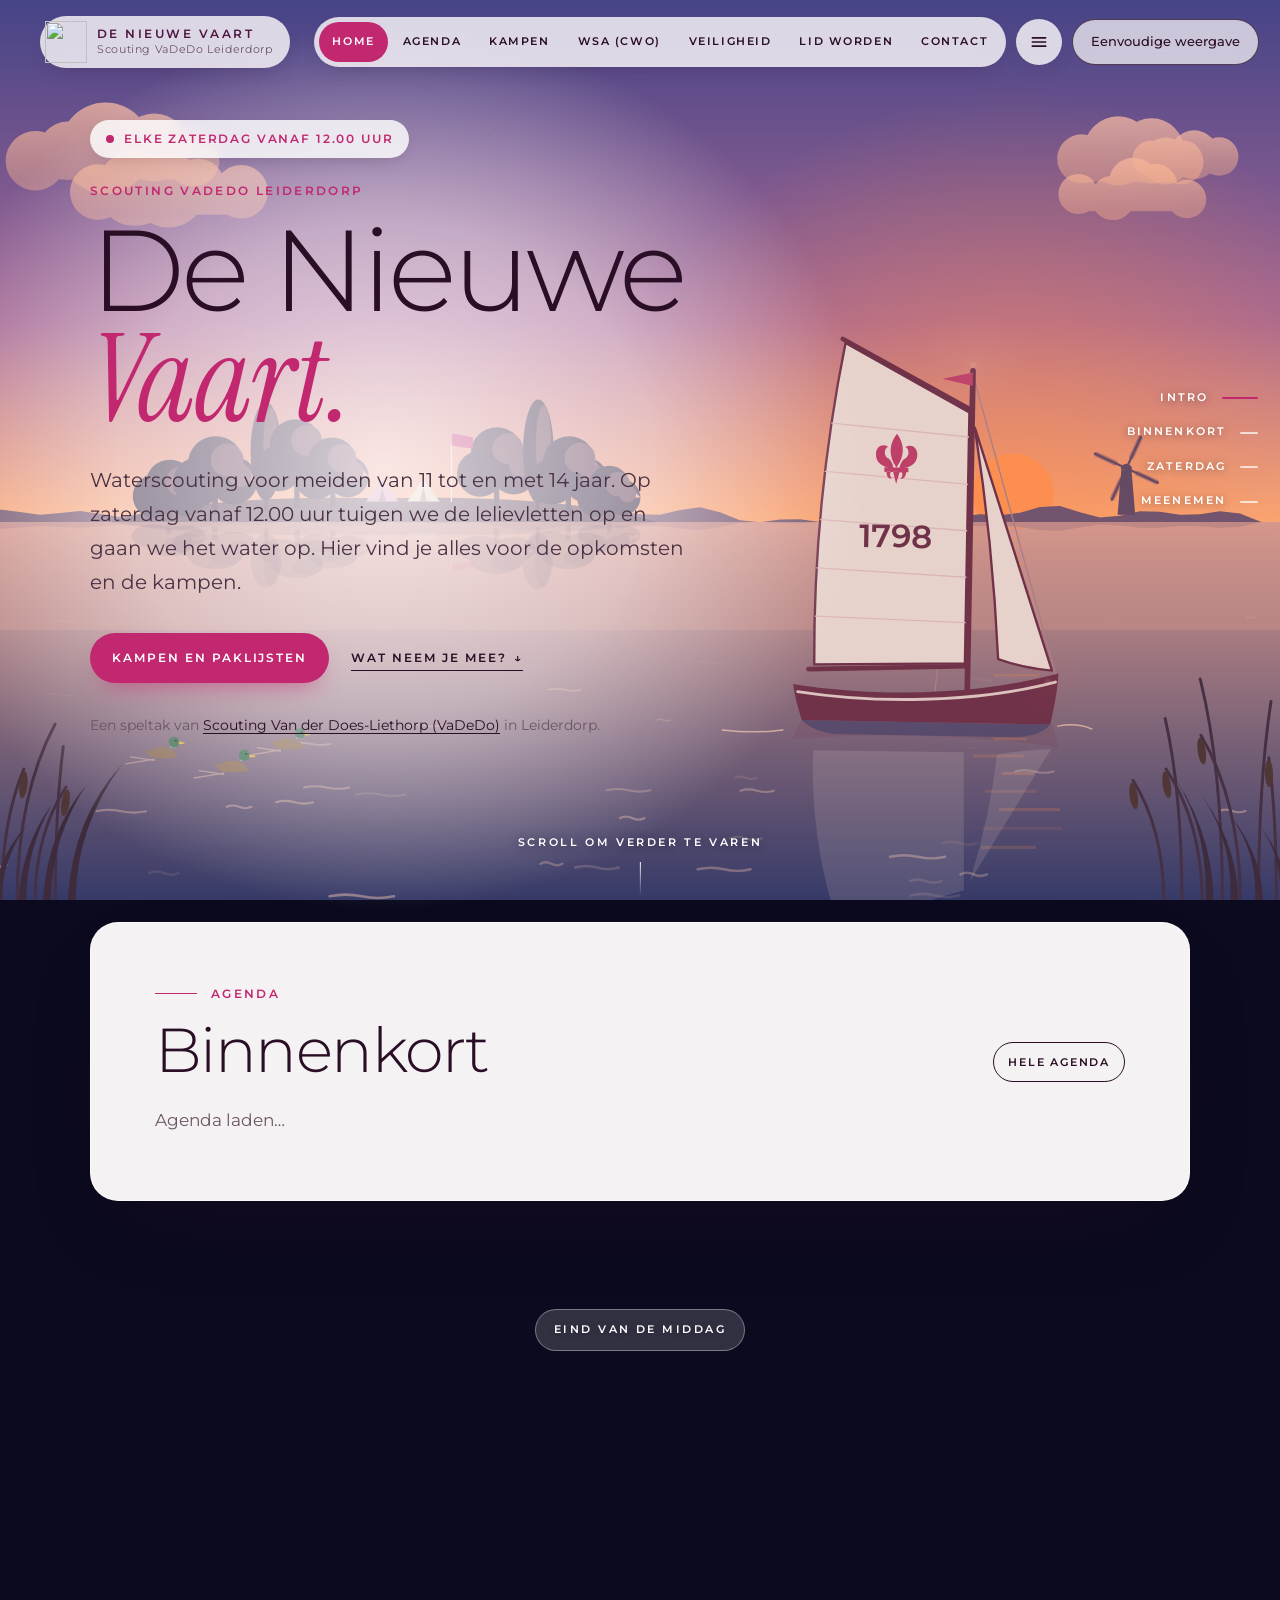
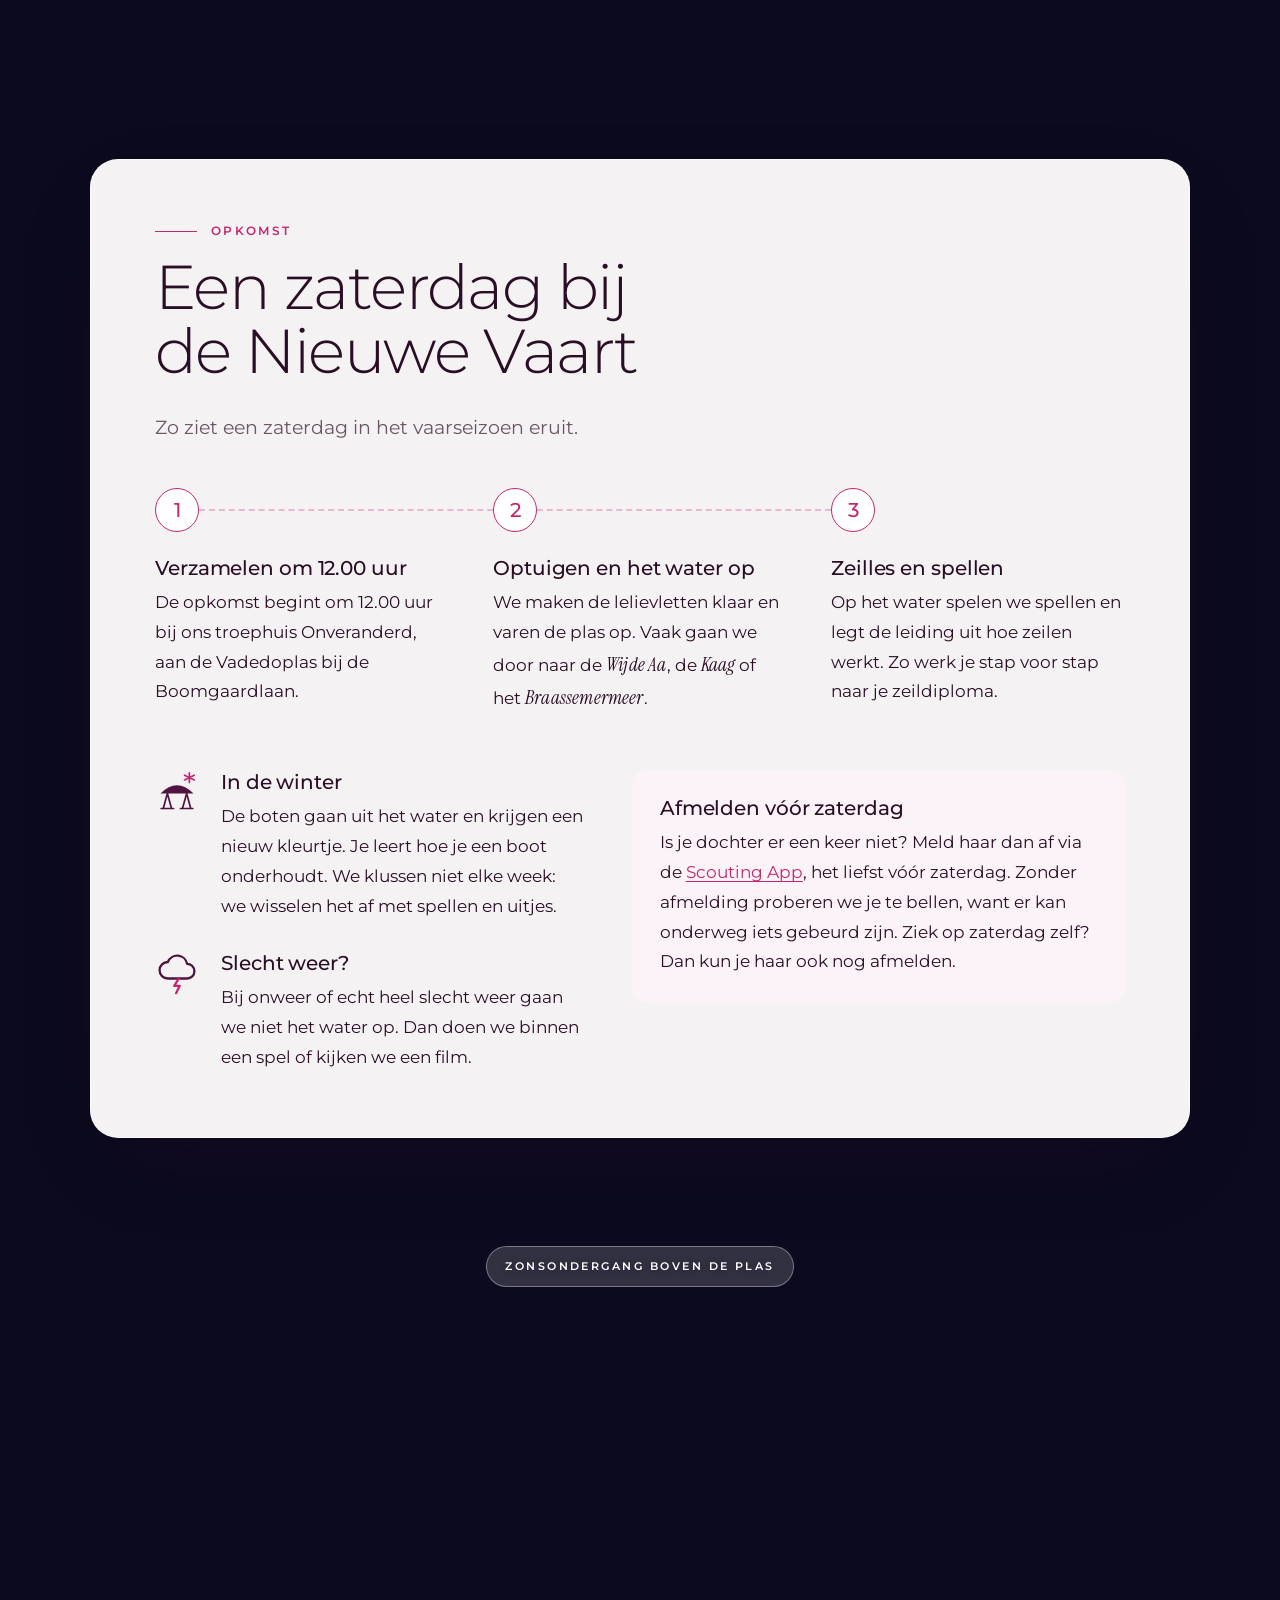
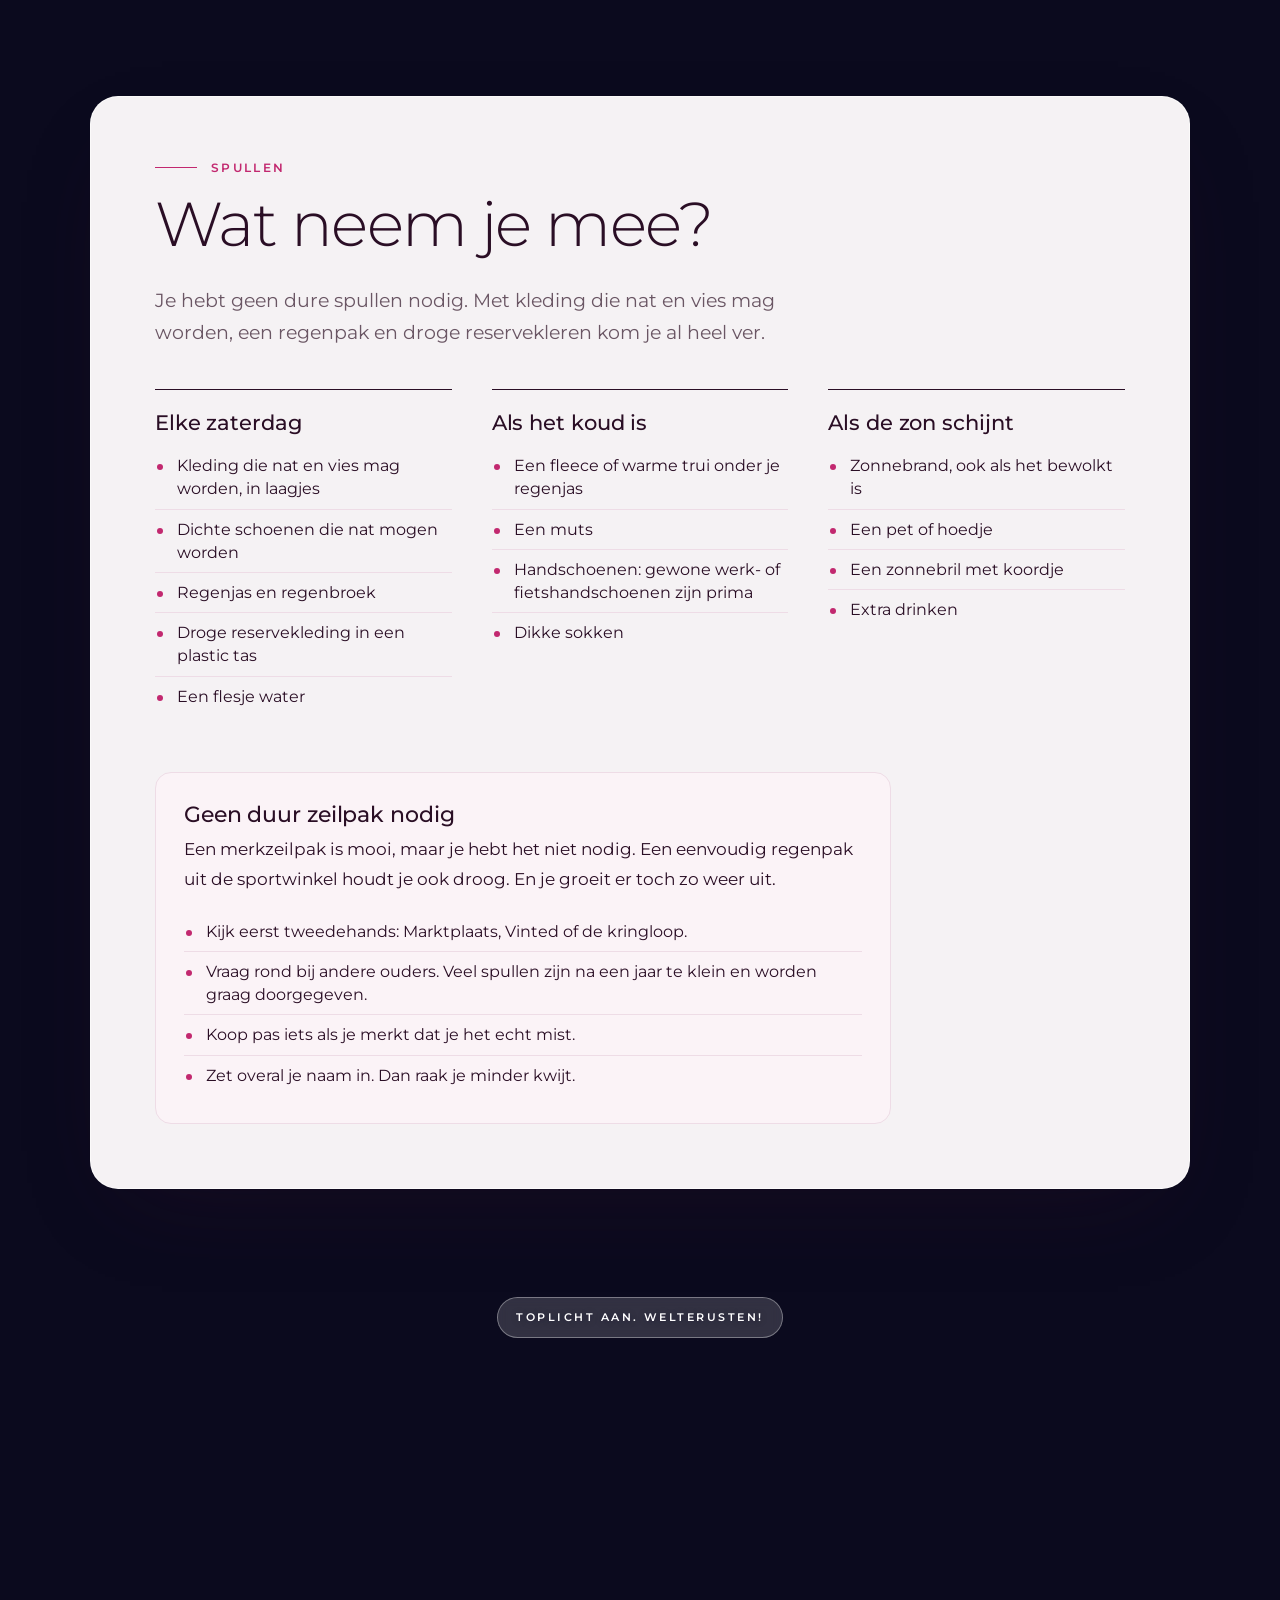
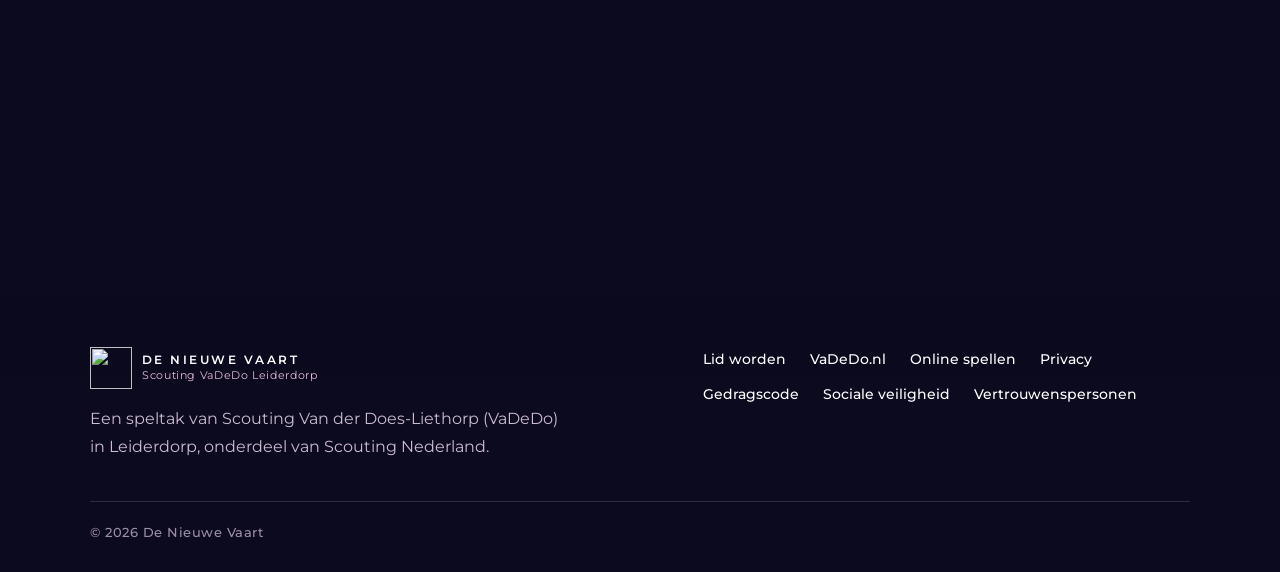
==== index.html @ 847951aa "Nieuwe stijl: bewegend waterdecor met boot, eiland, eenden en dag-naar-nacht - scene.js: lelievlet 1" ====
<!doctype html>
<html lang="nl">
<head>
<meta charset="utf-8">
<meta name="viewport" content="width=device-width, initial-scale=1">
<title>De Nieuwe Vaart | Waterscouting in Leiderdorp</title>
<meta name="description" content="De Nieuwe Vaart is de waterscouting-speltak voor meiden van 11 tot en met 14 jaar bij Scouting VaDeDo in Leiderdorp. Opkomsten, spullen, kampen en paklijsten op een rij.">
<meta name="theme-color" content="#4F1440">
<link rel="canonical" href="https://nieuwevaart.nl/">
<meta property="og:type" content="website">
<meta property="og:locale" content="nl_NL">
<meta property="og:site_name" content="De Nieuwe Vaart">
<meta property="og:title" content="De Nieuwe Vaart | Waterscouting in Leiderdorp">
<meta property="og:description" content="Elke zaterdag vanaf 12.00 uur zeilen in lelievletten. Alles over spullen, kampen en paklijsten voor meiden van 11 tot en met 14 jaar bij Scouting VaDeDo in Leiderdorp.">
<meta property="og:url" content="https://nieuwevaart.nl/">
<link rel="icon" type="image/png" href="img/favicon-64.png">
<link rel="apple-touch-icon" href="img/logo-192.png">
<meta property="og:image" content="https://nieuwevaart.onrender.com/img/og.png">
<script>document.documentElement.classList.add('js');try{if(localStorage.getItem('nieuwevaart-eenvoudig')==='1')document.documentElement.classList.add('eenvoudig')}catch(e){}</script>
<link rel="stylesheet" href="style.css">
<script type="application/ld+json">
{
  "@context": "https://schema.org",
  "@type": "Organization",
  "name": "De Nieuwe Vaart",
  "url": "https://nieuwevaart.nl/",
  "email": "nieuwevaart@vadedo.nl",
  "description": "Waterscouting-speltak voor meiden van 11 tot en met 14 jaar bij Scouting Van der Does-Liethorp in Leiderdorp.",
  "address": {
    "@type": "PostalAddress",
    "streetAddress": "Boomgaardlaan 24",
    "postalCode": "2351 CR",
    "addressLocality": "Leiderdorp",
    "addressCountry": "NL"
  },
  "parentOrganization": {
    "@type": "Organization",
    "name": "Scouting Van der Does-Liethorp (VaDeDo)",
    "url": "https://www.vadedo.nl/"
  },
  "sameAs": ["https://www.instagram.com/denieuwevaart"]
}
</script>
</head>
<body class="thuis">
<a class="skiplink" href="#inhoud">Naar de inhoud</a>
<div class="decor" aria-hidden="true"><canvas id="decor" data-modus="scroll"></canvas></div>

<header class="kop" id="kop">
  <div class="wrap kop__inner">
    <a class="merk" href="index.html">
      <img class="merk__logo" src="img/logo-96.png" width="52" height="52" alt="">
      <span class="merk__tekst"><span class="merk__naam">De Nieuwe Vaart</span><span class="merk__sub">Scouting VaDeDo Leiderdorp</span></span>
    </a>
    <button class="menuknop" type="button" aria-expanded="false" aria-controls="hoofdmenu">Menu</button>
    <nav class="menu" id="hoofdmenu" aria-label="Hoofdmenu">
      <ul>
        <li><a href="index.html" aria-current="page">Home</a></li>
        <li><a href="agenda.html">Agenda</a></li>
        <li><a href="kampen.html">Kampen</a></li>
        <li><a href="zeilen.html">WSA (CWO)</a></li>
        <li><a href="spullen.html">Veiligheid</a></li>
        <li><a href="lid-worden.html">Lid worden</a></li>
        <li><a href="contact.html">Contact</a></li>
      </ul>
      <div class="meer">
        <button class="meer__knop" type="button" aria-expanded="false" aria-controls="meer-menu"><svg viewBox="0 0 24 24" aria-hidden="true" focusable="false"><path d="M4 7h16M4 12h16M4 17h16"/></svg><span class="meer__tekst">Meer</span></button>
        <ul class="meer__lijst" id="meer-menu">
            <li><a href="spellen.html">Online spellen</a></li>
            <li><a href="voor-leiding.html">Voor leiding</a></li>
            <li><a class="menu__extern" href="https://app.scouting.nl/app/#/login?lang=nl_nl" target="_blank" rel="noopener">Scouting App<svg viewBox="0 0 16 16" aria-hidden="true" focusable="false"><path d="M6 3h7v7M13 3 4 12"/></svg><span class="sr-only"> (opent in een nieuw tabblad)</span></a></li>
        </ul>
      </div>
    </nav>
  </div>
</header>

<main id="inhoud">

  <section class="held" id="top" aria-labelledby="titel" data-hoofdstuk="Intro">
    <div class="wrap">
      <div class="held__tekst">
        <p class="pil"><span class="pil__stip" aria-hidden="true"></span>Elke zaterdag vanaf 12.00 uur</p>
        <p class="bovenkop">Scouting VaDeDo Leiderdorp</p>
        <h1 id="titel">De Nieuwe <em>Vaart.</em></h1>
        <p class="held__intro">Waterscouting voor meiden van 11 tot en met 14 jaar. Op zaterdag vanaf 12.00 uur tuigen we de lelievletten op en gaan we het water op. Hier vind je alles voor de opkomsten en de kampen.</p>
        <div class="knoppen">
          <a class="knop knop--das" href="kampen.html">Kampen en paklijsten</a>
          <a class="knop knop--lijn" href="index.html#spullen">Wat neem je mee? <span aria-hidden="true">↓</span></a>
        </div>
        <p class="held__groep">Een speltak van <a href="https://www.vadedo.nl/">Scouting Van der Does-Liethorp (VaDeDo)</a> in Leiderdorp.</p>
      </div>
    </div>
    <p class="scrollhint" aria-hidden="true">Scroll om verder te varen</p>
  </section>

  <section class="sectie binnenkort" id="binnenkort" aria-labelledby="binnenkort-titel" data-hoofdstuk="Binnenkort">
    <div class="wrap">
      <div class="blad">
      <p class="label">Agenda</p>
      <div class="binnenkort__kop">
        <h2 id="binnenkort-titel">Binnenkort</h2>
        <a class="knop knop--rand knop--klein" href="agenda.html">Hele agenda</a>
      </div>
      <div id="binnenkort-lijst" aria-live="polite"><p class="agenda-leeg">Agenda laden…</p></div>
      </div>
    </div>
  </section>

  <div class="doorkijk" aria-hidden="true"><p>Eind van de middag</p></div>

  <section class="sectie" id="zaterdag" aria-labelledby="zaterdag-titel" data-hoofdstuk="Zaterdag">
    <div class="wrap">
      <div class="blad">
      <div class="kolom-tekst">
        <p class="label">Opkomst</p>
        <h2 id="zaterdag-titel">Een zaterdag bij de Nieuwe Vaart</h2>
        <p class="intro">Zo ziet een zaterdag in het vaarseizoen eruit.</p>
      </div>
      <ol class="koers">
        <li>
          <h3>Verzamelen om 12.00 uur</h3>
          <p>De opkomst begint om 12.00 uur bij ons troephuis Onveranderd, aan de Vadedoplas bij de Boomgaardlaan.</p>
        </li>
        <li>
          <h3>Optuigen en het water op</h3>
          <p>We maken de lelievletten klaar en varen de plas op. Vaak gaan we door naar de <i class="water-naam">Wijde Aa</i>, de <i class="water-naam">Kaag</i> of het <i class="water-naam">Braassemermeer</i>.</p>
        </li>
        <li>
          <h3>Zeilles en spellen</h3>
          <p>Op het water spelen we spellen en legt de leiding uit hoe zeilen werkt. Zo werk je stap voor stap naar je zeildiploma.</p>
        </li>
      </ol>
      <div class="zaterdag__onder">
        <div>
          <div class="notitie">
            <svg viewBox="0 0 64 64" aria-hidden="true" focusable="false">
              <path d="M8 34q24-24 48 0Z" fill="#4F1440"/>
              <path d="M18 34l-6 22M18 34l6 22M46 34l-6 22M46 34l6 22M9 56h18M37 56h18" stroke="#4F1440" stroke-width="2.5" stroke-linecap="round"/>
              <path d="M50 4v14M43 7.5l14 7M43 14.5l14-7" stroke="#C2286F" stroke-width="2.5" stroke-linecap="round"/>
            </svg>
            <h3>In de winter</h3>
            <p>De boten gaan uit het water en krijgen een nieuw kleurtje. Je leert hoe je een boot onderhoudt. We klussen niet elke week: we wisselen het af met spellen en uitjes.</p>
          </div>
          <div class="notitie">
            <svg viewBox="0 0 48 48" aria-hidden="true" focusable="false">
              <path d="M14 30h21a8 8 0 0 0 0-16 11 11 0 0 0-21-2 9 9 0 0 0 0 18Z" fill="none" stroke="#4F1440" stroke-width="2.5" stroke-linejoin="round"/>
              <path d="M26 30l-5 8h6l-4 8" fill="none" stroke="#C2286F" stroke-width="2.5" stroke-linecap="round" stroke-linejoin="round"/>
            </svg>
            <h3>Slecht weer?</h3>
            <p>Bij onweer of echt heel slecht weer gaan we niet het water op. Dan doen we binnen een spel of kijken we een film.</p>
          </div>
        </div>
        <div class="afmelden">
          <h3>Afmelden vóór zaterdag</h3>
          <p>Is je dochter er een keer niet? Meld haar dan af via de <a href="https://app.scouting.nl/app/#/login?lang=nl_nl" target="_blank" rel="noopener">Scouting App<span class="sr-only"> (opent in een nieuw tabblad)</span></a>, het liefst vóór zaterdag. Zonder afmelding proberen we je te bellen, want er kan onderweg iets gebeurd zijn. Ziek op zaterdag zelf? Dan kun je haar ook nog afmelden.</p>
        </div>
      </div>
      </div>
    </div>
  </section>

  <div class="doorkijk" aria-hidden="true"><p>Zonsondergang boven de plas</p></div>

  <section class="sectie" id="spullen" aria-labelledby="spullen-titel" data-hoofdstuk="Meenemen">
    <div class="wrap">
      <div class="blad">
      <div class="kolom-tekst">
        <p class="label">Spullen</p>
        <h2 id="spullen-titel">Wat neem je mee?</h2>
        <p class="intro">Je hebt geen dure spullen nodig. Met kleding die nat en vies mag worden, een regenpak en droge reservekleren kom je al heel ver.</p>
      </div>
      <div class="spullen">
        <div class="spullen__kolom">
          <h3>Elke zaterdag</h3>
          <ul class="lijst">
            <li>Kleding die nat en vies mag worden, in laagjes</li>
            <li>Dichte schoenen die nat mogen worden</li>
            <li>Regenjas en regenbroek</li>
            <li>Droge reservekleding in een plastic tas</li>
            <li>Een flesje water</li>
          </ul>
        </div>
        <div class="spullen__kolom">
          <h3>Als het koud is</h3>
          <ul class="lijst">
            <li>Een fleece of warme trui onder je regenjas</li>
            <li>Een muts</li>
            <li>Handschoenen: gewone werk- of fietshandschoenen zijn prima</li>
            <li>Dikke sokken</li>
          </ul>
        </div>
        <div class="spullen__kolom">
          <h3>Als de zon schijnt</h3>
          <ul class="lijst">
            <li>Zonnebrand, ook als het bewolkt is</li>
            <li>Een pet of hoedje</li>
            <li>Een zonnebril met koordje</li>
            <li>Extra drinken</li>
          </ul>
        </div>
      </div>
      <div class="spullen__onder spullen__onder--een">
        <div class="paneel paneel--das">
          <h3>Geen duur zeilpak nodig</h3>
          <p>Een merkzeilpak is mooi, maar je hebt het niet nodig. Een eenvoudig regenpak uit de sportwinkel houdt je ook droog. En je groeit er toch zo weer uit.</p>
          <ul class="lijst">
            <li>Kijk eerst tweedehands: Marktplaats, Vinted of de kringloop.</li>
            <li>Vraag rond bij andere ouders. Veel spullen zijn na een jaar te klein en worden graag doorgegeven.</li>
            <li>Koop pas iets als je merkt dat je het echt mist.</li>
            <li>Zet overal je naam in. Dan raak je minder kwijt.</li>
          </ul>
        </div>
      </div>
      </div>
    </div>
  </section>

  <div class="doorkijk doorkijk--laatste" aria-hidden="true"><p>Toplicht aan. Welterusten!</p></div>

</main>

<footer class="voet">
  <div class="wrap voet__grid">
    <div>
      <a class="merk" href="index.html">
        <img class="merk__logo merk__logo--groot" src="img/logo-wit-192.png" width="80" height="80" alt="">
        <span class="merk__tekst"><span class="merk__naam">De Nieuwe Vaart</span><span class="merk__sub">Scouting VaDeDo Leiderdorp</span></span>
      </a>
      <p class="voet__tekst">Een speltak van Scouting Van der Does-Liethorp (VaDeDo) in Leiderdorp, onderdeel van Scouting Nederland.</p>
    </div>
    <ul class="voet__links">
      <li><a href="lid-worden.html">Lid worden</a></li>
      <li><a href="https://www.vadedo.nl/">VaDeDo.nl</a></li>
      <li><a href="spellen.html">Online spellen</a></li>
      <li><a href="https://www.vadedo.nl/privacy">Privacy</a></li>
      <li><a href="https://www.vadedo.nl/gedragscode">Gedragscode</a></li>
      <li><a href="https://www.vadedo.nl/sociale-veiligheid">Sociale veiligheid</a></li>
      <li><a href="https://www.vadedo.nl/vertrouwenspersonen">Vertrouwenspersonen</a></li>
    </ul>
  </div>
  <div class="wrap">
    <p class="voet__onder">© <span id="jaartal">2026</span> De Nieuwe Vaart</p>
  </div>
</footer>

<script src="script.js"></script>
<script src="scene.js"></script>
<script src="agenda-instellingen.js"></script>
<script src="agenda-ics.js"></script>
<script src="agenda.js"></script>
</body>
</html>
---- style.css ----
/* Lettertypen (zelf gehost, SIL Open Font License 1.1):
   Montserrat (c) The Montserrat Project Authors, Instrument Serif (c) The Instrument Serif Project Authors. */
@font-face{font-family:"Montserrat";src:url(fonts/Montserrat.woff2) format("woff2");font-weight:100 900;font-style:normal;font-display:swap}
@font-face{font-family:"Montserrat";src:url(fonts/Montserrat-italic.woff2) format("woff2");font-weight:400;font-style:italic;font-display:swap}
@font-face{font-family:"Instrument Serif";src:url(fonts/InstrumentSerif.woff2) format("woff2");font-weight:400;font-style:normal;font-display:swap}
@font-face{font-family:"Instrument Serif";src:url(fonts/InstrumentSerif-italic.woff2) format("woff2");font-weight:400;font-style:italic;font-display:swap}

/* =====================================================================
   De Nieuwe Vaart — nieuwevaart.nl
   Kleuren: roze, in de stijl van Marktmeesters (pruimpaars, roze, felroze accent)
   ===================================================================== */
:root{
  --blouw:#4F1440;
  --vadedo:#6E2A5A;
  --das:#C2286F;
  --das-donker:#9A1D58;
  --mist:#FBEEF5;
  --lijn:#EDCBDD;
  --inkt:#2D0B24;
  --grijs:#6B4A5E;
  --zacht:#85667A;
  --licht-blauw:#E6BCD6;
  --kop:"Montserrat","Helvetica Neue",Arial,sans-serif;
  --tekst:"Montserrat","Helvetica Neue",Arial,sans-serif;
  --serif:"Instrument Serif",Georgia,"Times New Roman",serif;
  --max:1180px;
  --gutter:clamp(16px,4vw,40px);
  --kopbalk:72px;
}
*,*::before,*::after{box-sizing:border-box}
html{-webkit-text-size-adjust:100%;text-size-adjust:100%;scroll-padding-top:calc(var(--kopbalk) + 16px)}
@media (prefers-reduced-motion:no-preference){html{scroll-behavior:smooth}}
body{margin:0;background:#fff;color:var(--inkt);font-family:var(--tekst);font-size:1.0625rem;line-height:1.65;font-synthesis:none;text-rendering:optimizeLegibility}
@media (min-width:768px){body{font-size:1.125rem}}
svg{display:block;max-width:100%}
h1,h2,h3,h4{font-family:var(--kop);font-weight:600;color:var(--blouw);margin:0;line-height:1;letter-spacing:-.005em;text-wrap:balance}
h2{font-size:clamp(2.25rem,1.55rem + 2.6vw,3.5rem);line-height:.95;margin-bottom:.4em}
h3{font-size:1.375rem;line-height:1.12;margin-bottom:.35em}
h4{font-size:1.125rem;line-height:1.15;margin-bottom:.4em}
p{margin:0 0 1em;text-wrap:pretty;-webkit-hyphens:auto;hyphens:auto}
p:last-child{margin-bottom:0}
a{color:var(--vadedo);text-decoration-thickness:1px;text-underline-offset:.18em}
a:hover{color:var(--das)}
:focus-visible{outline:3px solid var(--das);outline-offset:3px;border-radius:2px}
i,.water-naam{font-style:italic}
.wrap{max-width:var(--max);margin-inline:auto;padding-inline:var(--gutter)}
.intro{font-size:1.18em;line-height:1.55;max-width:34em}
.kolom-tekst{max-width:46rem}
.noot{font-size:1rem;color:var(--grijs)}

/* ---------- Knoppen ---------- */
.knoppen{display:flex;flex-wrap:wrap;gap:12px;margin-top:28px}
.knop{display:inline-flex;align-items:center;justify-content:center;min-height:48px;padding:.55em 1.15em;border:2px solid transparent;border-radius:3px;font-family:var(--kop);font-weight:600;font-size:1.125rem;line-height:1.1;text-decoration:none;cursor:pointer;transition:background-color .15s,color .15s,border-color .15s}
.knop--das{background:var(--das);color:#fff}
.knop--das:hover{background:var(--das-donker);color:#fff}
.knop--rand{background:transparent;border-color:var(--blouw);color:var(--blouw)}
.knop--rand:hover{background:var(--blouw);color:#fff}
.knop--rand-licht{background:transparent;border-color:rgba(255,255,255,.75);color:#fff}
.knop--rand-licht:hover{background:#fff;color:var(--blouw)}
.knop--licht{background:#fff;color:var(--blouw)}
.knop--licht:hover{background:var(--mist);color:var(--blouw)}
.knop--stil{background:transparent;color:var(--grijs);text-decoration:underline;text-underline-offset:.2em;padding-inline:.4em}
.knop--stil:hover{color:var(--das)}
.knop--klein{min-height:40px;padding:.4em .9em;font-size:1rem}

/* ---------- Kopbalk ---------- */
.skiplink{position:absolute;left:12px;top:-64px;z-index:100;padding:10px 14px;border-radius:3px;background:var(--blouw);color:#fff;font-family:var(--kop);font-weight:600;text-decoration:none}
.skiplink:focus{top:12px;color:#fff}
.kop{position:sticky;top:0;z-index:50;background:rgba(251,238,245,.95);-webkit-backdrop-filter:saturate(1.2) blur(8px);backdrop-filter:saturate(1.2) blur(8px);border-bottom:1px solid transparent;transition:border-color .2s}
.kop.is-gescrold{border-bottom-color:var(--lijn)}
.kop__inner{display:flex;align-items:center;justify-content:space-between;gap:24px;min-height:var(--kopbalk)}
.merk{display:inline-flex;align-items:center;gap:10px;color:var(--blouw);text-decoration:none}
.merk:hover{color:var(--blouw)}
.merk__icoon{width:34px;height:34px;flex:none}
.merk__tekst{display:flex;flex-direction:column;line-height:1;white-space:nowrap}
.merk__naam{font-family:var(--kop);font-weight:600;font-size:1.3rem}
.merk__sub{margin-top:4px;font-family:var(--kop);font-size:.8125rem;color:var(--grijs)}
.menu{display:flex;align-items:center;gap:26px}
.menu ul{display:flex;gap:20px;margin:0;padding:0;list-style:none}
.menu ul a{padding:6px 0;border-bottom:2px solid transparent;font-family:var(--kop);font-weight:600;font-size:1.0625rem;color:var(--blouw);text-decoration:none}
.menu ul a:hover{border-bottom-color:var(--das);color:var(--blouw)}
.menuknop{display:none}
@media (max-width:1023px){
  .kop__inner{flex-wrap:wrap}
  .menu ul{flex-wrap:wrap;gap:6px 18px}
  .js .kop__inner{flex-wrap:nowrap}
  .js .menuknop{display:inline-flex;align-items:center;min-height:40px;padding:.35em .9em;border:2px solid var(--blouw);border-radius:3px;background:transparent;color:var(--blouw);font-family:var(--kop);font-weight:600;font-size:1rem;cursor:pointer}
  .js .kop.is-open .menuknop{background:var(--blouw);color:#fff}
  .js .menu{display:none;position:absolute;top:100%;left:0;right:0;flex-direction:column;align-items:stretch;gap:16px;padding:8px var(--gutter) 24px;background:var(--mist);border-bottom:1px solid var(--lijn)}
  .js .kop.is-open .menu{display:flex}
  .js .menu ul{flex-direction:column;gap:0}
  .js .menu ul a{display:block;padding:14px 0;border-bottom:1px solid var(--lijn);font-size:1.25rem}
}

/* ---------- Opening ---------- */
.held{position:relative;background:var(--mist);padding-top:clamp(28px,5vw,64px)}
.held__grid{display:grid;grid-template-columns:minmax(0,1fr);gap:8px;align-items:end}
.held h1{margin-bottom:24px;font-size:clamp(3.75rem,1.9rem + 8vw,8rem);line-height:.86;letter-spacing:-.012em}
.held h1 .regel{display:block}
.held__intro{max-width:29em;font-size:clamp(1.15rem,1rem + .55vw,1.4rem);line-height:1.5}
.held__groep{margin-top:22px;font-family:var(--kop);font-size:1rem;color:var(--grijs)}
.held__groep a{color:var(--blouw)}
.held__beeld{position:relative;z-index:2;width:100%;max-width:560px;justify-self:center}
.held__beeld svg{width:100%;height:auto;margin-bottom:-10%;pointer-events:none}
@media (min-width:960px){
  .held__grid{grid-template-columns:minmax(0,1fr) minmax(0,1.08fr);gap:clamp(24px,3.5vw,48px)}
  .held__tekst{padding-bottom:clamp(40px,5vw,80px)}
  .held__beeld{width:calc(100% + var(--gutter));max-width:680px;justify-self:end;margin-right:calc(-1 * var(--gutter))}
}
.zeilnummer{font-family:var(--kop);font-weight:600}
.kaartlabel{font-family:var(--tekst);font-style:italic;font-size:21px;fill:var(--licht-blauw)}
@media (prefers-reduced-motion:no-preference){
  .zeilen{transform-box:fill-box;transform-origin:50% 100%;animation:hijsen 1.5s cubic-bezier(.2,.75,.25,1) .3s both}
  .wimpel{transform-box:fill-box;transform-origin:100% 50%;animation:wimpel .5s ease-out 1.6s both}
}
@keyframes hijsen{from{transform:scaleY(.04)}to{transform:none}}
@keyframes wimpel{from{transform:scaleX(0);opacity:0}to{transform:none;opacity:1}}

/* ---------- Waterstrook met het kampjaar ---------- */
.water{position:relative;z-index:1;overflow:hidden;padding:clamp(56px,6.5vw,84px) 0 clamp(44px,5vw,64px);background:var(--vadedo);color:#fff}
.water__lijnen{position:absolute;inset:0;width:100%;height:100%;pointer-events:none}
.water .wrap{position:relative}
.water__titel{margin:0 0 24px;font-family:var(--kop);font-weight:400;font-size:1.0625rem;line-height:1.2;letter-spacing:0;color:var(--licht-blauw)}
.boei{display:grid;place-items:center;width:44px;height:44px;border-radius:50%;background:var(--vadedo);border:2px solid #fff;flex:none}
.boei svg{width:22px;height:22px;fill:none;stroke:#fff;stroke-width:2;stroke-linecap:round;stroke-linejoin:round}
.kampjaar{position:relative;display:grid;gap:26px;margin:0;padding:0;list-style:none}
.kampjaar::before{content:"";position:absolute;left:21px;top:22px;bottom:22px;border-left:2px dashed rgba(255,255,255,.4)}
.kampjaar li{position:relative;min-height:44px;padding-left:64px}
.kampjaar .boei{position:absolute;left:0;top:0}
.kampjaar a{display:block;color:#fff;text-decoration:none}
.kampjaar strong{display:block;font-family:var(--kop);font-weight:600;font-size:1.4rem;line-height:1.15}
.kampjaar a:hover strong{text-decoration:underline;text-underline-offset:.15em;text-decoration-thickness:2px}
.kampjaar span{display:block;margin-top:3px;font-size:1rem;line-height:1.45;color:#F3DCE8}
@media (min-width:860px){
  .kampjaar{grid-template-columns:repeat(4,minmax(0,1fr));gap:28px}
  .kampjaar::before{left:44px;right:calc((100% - 84px) / 4);top:21px;bottom:auto;border-left:0;border-top:2px dashed rgba(255,255,255,.4)}
  .kampjaar li{padding:62px 0 0}
}

/* ---------- Secties ---------- */
.sectie{padding-block:clamp(64px,8vw,120px)}
.sectie--mist{background:var(--mist)}
.sectie--donker{background:var(--blouw);color:#F5E4ED}
.sectie--donker h2,.sectie--donker h3{color:#fff}
.sectie--donker a{color:#fff}
.sectie--donker :focus-visible{outline-color:#fff}
.sectie--water{position:relative;overflow:hidden;background:var(--vadedo);color:#F7E8F0}
.sectie--water .wrap{position:relative}
.sectie--water h2,.sectie--water h3{color:#fff}
.sectie--water .intro{color:#F7E8F0}
.sectie--water a{color:#fff}
.sectie--water :focus-visible{outline-color:#fff}
.twee{display:grid;gap:48px}
@media (min-width:960px){.twee{grid-template-columns:minmax(0,1.35fr) minmax(0,1fr);gap:clamp(56px,7vw,104px);align-items:start}}

/* Lijstjes met een bordeaux punt */
.lijst{margin:10px 0 0;padding:0;list-style:none}
.lijst li{position:relative;padding:8px 0 8px 22px;border-bottom:1px solid var(--lijn);font-size:1rem;line-height:1.45}
.lijst li:last-child{border-bottom:0}
.lijst li::before{content:"";position:absolute;left:2px;top:16px;width:8px;height:8px;border-radius:50%;background:var(--das)}

/* Een zaterdag: koers met boeien */
.koers{position:relative;display:grid;gap:36px;margin:44px 0 0;padding:0;list-style:none;counter-reset:koers}
.koers::before{content:"";position:absolute;left:21px;top:44px;bottom:44px;border-left:2px dashed #D9A3C2}
.koers li{position:relative;padding-left:68px;counter-increment:koers}
.koers li::before{content:counter(koers);position:absolute;left:0;top:-6px;display:grid;place-items:center;width:44px;height:44px;border-radius:50%;background:#fff;border:2px solid var(--blouw);font-family:var(--kop);font-weight:600;font-size:1.25rem;color:var(--blouw)}
.koers p{max-width:30em}
@media (min-width:860px){
  .koers{grid-template-columns:repeat(3,minmax(0,1fr));gap:44px}
  .koers::before{left:44px;right:calc((100% - 88px) / 3);top:21px;bottom:auto;border-left:0;border-top:2px dashed #D9A3C2}
  .koers li{padding:68px 0 0}
  .koers li::before{top:0}
}
.zaterdag__onder{display:grid;gap:36px;margin-top:56px}
@media (min-width:860px){.zaterdag__onder{grid-template-columns:minmax(0,1fr) minmax(0,1.15fr);gap:48px;align-items:start}}
.notitie{display:grid;grid-template-columns:48px minmax(0,1fr);gap:0 18px;align-content:start}
.notitie+.notitie{margin-top:30px}
.notitie svg{width:48px;height:48px;grid-row:span 2}
.afmelden{padding:26px 28px;border-top:4px solid var(--das);border-radius:0 0 4px 4px;background:var(--mist)}

/* Spullen */
.spullen{display:grid;gap:36px;margin-top:40px}
@media (min-width:760px){.spullen{grid-template-columns:repeat(3,minmax(0,1fr));gap:40px}}
.spullen__kolom{padding-top:20px;border-top:2px solid var(--blouw)}
.spullen__kolom h3{font-size:1.3rem}
.spullen__onder{display:grid;gap:28px;margin-top:56px}
@media (min-width:900px){.spullen__onder{grid-template-columns:repeat(2,minmax(0,1fr));gap:40px;align-items:start}}
.paneel{padding:28px;border-radius:4px;background:#fff}
.paneel--das{border-top:4px solid var(--das);border-radius:0 0 4px 4px}
.paneel--blouw{border-top:4px solid var(--blouw);border-radius:0 0 4px 4px}
.paneel h3{font-size:1.35rem}
.paneel .lijst{margin-top:14px}
.kosten__lijst{margin:14px 0 0;padding:0;list-style:none}
.kosten__lijst li{display:grid;grid-template-columns:minmax(0,1fr) auto;gap:2px 16px;padding:12px 0;border-bottom:1px solid var(--lijn)}
.kosten__wat{font-family:var(--kop);font-weight:600;font-size:1.125rem;color:var(--blouw)}
.kosten__bedrag{font-family:var(--kop);font-weight:600;font-size:1.125rem;color:var(--das);text-align:right;font-variant-numeric:tabular-nums}
.kosten__noot{grid-column:1 / -1;font-size:.95rem;line-height:1.45;color:var(--grijs)}
.kosten__bron{margin-top:14px;font-size:.95rem;color:var(--grijs)}
.kosten__hulp{margin-top:16px;padding-top:16px;border-top:1px solid var(--lijn);font-size:1rem}

/* Veilig het water op */
.veilig{display:grid;gap:32px;margin:44px 0 0;padding:0;list-style:none}
@media (min-width:640px){.veilig{grid-template-columns:repeat(2,minmax(0,1fr))}}
@media (min-width:1000px){.veilig{grid-template-columns:repeat(3,minmax(0,1fr));gap:44px 48px}}
.veilig li{display:grid;grid-template-columns:52px minmax(0,1fr);gap:0 18px;align-content:start}
.veilig svg{width:52px;height:52px;grid-row:span 2;fill:none;stroke:#fff;stroke-width:2.4;stroke-linecap:round;stroke-linejoin:round}
.veilig h3{font-size:1.3rem}
.veilig p{margin:0;font-size:1rem;line-height:1.55;color:#F3DCE8}

/* Kampen */
.kampen{display:grid;gap:48px;margin-top:44px}
@media (min-width:860px){.kampen{grid-template-columns:repeat(2,minmax(0,1fr));gap:64px 64px}}
.kamp{padding-top:22px;border-top:2px solid var(--blouw)}
.kamp__kop{display:flex;align-items:center;gap:14px;margin-bottom:14px}
.kamp__kop h3{margin:0;font-size:clamp(1.6rem,1.3rem + 1vw,2rem)}
.kamp__meta{display:grid;grid-template-columns:auto minmax(0,1fr);gap:4px 14px;margin:0 0 16px;font-size:1rem}
.kamp__meta dt{font-family:var(--kop);font-weight:600;color:var(--blouw)}
.kamp__meta dd{margin:0;color:var(--grijs)}
.kamp h4{margin-top:20px;color:var(--das)}
.kamp__paklijst{margin-top:18px}
.elk-kamp{margin-top:64px;padding:28px;border-radius:4px;background:var(--mist)}
.elk-kamp .lijst{columns:1;column-gap:48px}
@media (min-width:860px){.elk-kamp .lijst{columns:2}.elk-kamp .lijst li{break-inside:avoid}}
.elk-kamp.boodschappen{margin-top:24px}
.boodschappen p{margin:0 0 16px}

/* Paklijsten */
.tabs{display:none;flex-wrap:wrap;gap:8px;margin-top:32px}
.js .tabs{display:flex}
.tab{min-height:44px;padding:.4em 1.05em;border:2px solid var(--blouw);border-radius:3px;background:#fff;color:var(--blouw);font-family:var(--kop);font-weight:600;font-size:1.0625rem;cursor:pointer}
.tab:hover{background:var(--mist)}
.tab[aria-selected="true"]{background:var(--blouw);color:#fff}
.paklijst{margin-top:20px;padding:clamp(20px,3vw,32px);border:1px solid var(--lijn);border-radius:4px;background:#fff}
.paklijst+.paklijst{margin-top:28px}
.paklijst__kop{display:grid;gap:16px;margin-bottom:22px}
@media (min-width:760px){.paklijst__kop{grid-template-columns:minmax(0,1fr) auto;align-items:start}}
.paklijst__kop h3{font-size:1.6rem}
.paklijst__kop p{margin:0;font-size:1rem;color:var(--grijs);max-width:36em}
.paklijst__acties{display:none;flex-wrap:wrap;align-items:center;gap:8px 10px}
.js .paklijst__acties{display:flex}
.paklijst__teller{width:100%;margin:0;font-family:var(--kop);font-weight:600;font-size:1.0625rem;color:var(--blouw)}
@media (min-width:760px){.paklijst__acties{justify-content:flex-end;max-width:22rem}.paklijst__teller{text-align:right}}
.paklijst__groepen{columns:1;column-gap:44px}
@media (min-width:700px){.paklijst__groepen{columns:2}}
@media (min-width:1080px){.paklijst__groepen{columns:3}}
.paklijst__groep{break-inside:avoid;margin-bottom:26px}
.paklijst__groep h4{margin-bottom:4px;font-size:1.15rem}
.paklijst__groep ul{margin:0;padding:0;list-style:none}
.vink{display:flex;align-items:flex-start;gap:12px;padding:8px 0;border-bottom:1px solid var(--lijn);font-size:1rem;line-height:1.4;cursor:pointer}
.vink input{display:grid;place-items:center;flex:none;width:22px;height:22px;margin:0;border:2px solid var(--blouw);border-radius:3px;background:#fff;-webkit-appearance:none;appearance:none;cursor:pointer}
.vink input::before{content:"";width:11px;height:6px;border-left:3px solid #fff;border-bottom:3px solid #fff;transform:translateY(-1px) rotate(-45deg);opacity:0}
.vink input:checked{background:var(--das);border-color:var(--das)}
.vink input:checked::before{opacity:1}
.vink input:checked+span{color:var(--zacht);text-decoration:line-through;text-decoration-thickness:1px}
.vink input:focus-visible{outline:3px solid var(--das);outline-offset:2px}
.paklijst__opslag{display:none}
.js .paklijst__opslag{display:block}

/* Zeilen leren: vier niveaus */
.trap{display:grid;grid-template-columns:repeat(4,minmax(0,1fr));gap:10px;margin:48px 0 0;padding:0;list-style:none}
.trap li{display:grid;grid-template-rows:var(--trap-h,120px) auto}
.trap__blok{align-self:end;border-radius:3px 3px 0 0}
.trap li:nth-child(1) .trap__blok{height:30%;background:#F0D2E2}
.trap li:nth-child(2) .trap__blok{height:53%;background:#D9A3C2}
.trap li:nth-child(3) .trap__blok{height:76%;background:#A8507F}
.trap li:nth-child(4) .trap__blok{height:100%;background:var(--vadedo)}
.trap__naam{padding-top:12px;font-family:var(--kop);font-weight:600;font-size:clamp(1.15rem,1rem + .8vw,1.6rem);color:var(--blouw)}
.trap__uitleg{display:grid;grid-template-columns:repeat(4,minmax(0,1fr));gap:10px;margin-top:12px;font-family:var(--kop);font-size:1rem;line-height:1.3;color:var(--grijs)}
.trap__uitleg p{padding-top:10px;-webkit-hyphens:manual;hyphens:manual}
.trap__eigen{grid-column:1 / 3;border-top:2px solid var(--blouw)}
.trap__extern{grid-column:3 / 5;border-top:2px solid var(--das)}
@media (min-width:760px){.trap{--trap-h:150px;gap:16px}.trap__uitleg{gap:16px;font-size:1.0625rem}}
.zeilen__onder{display:grid;gap:36px;margin-top:48px}
@media (min-width:900px){.zeilen__onder{grid-template-columns:minmax(0,1.2fr) minmax(0,1fr);gap:72px}}
.linklijst{margin:0;padding:0;list-style:none}
.linklijst li{padding:14px 0;border-top:1px solid var(--lijn)}
.linklijst li:last-child{border-bottom:1px solid var(--lijn)}
.linklijst a{font-family:var(--kop);font-weight:600;font-size:1.2rem;color:var(--blouw)}
.linklijst a:hover{color:var(--das)}
.linklijst span{display:block;margin-top:2px;font-size:1rem;color:var(--grijs)}

/* Vloot */
.vloot{display:grid;grid-template-columns:repeat(2,minmax(0,1fr));column-gap:20px;margin:40px 0 0;padding:0;list-style:none}
.vloot li{display:grid;gap:2px;padding:14px 0 12px;border-top:1px solid var(--lijn)}
.vloot__nr{font-family:var(--kop);font-weight:600;font-size:.95rem;color:var(--das);font-variant-numeric:tabular-nums}
.vloot__naam{font-family:var(--kop);font-weight:600;font-size:1.2rem;line-height:1.1;color:var(--blouw)}
.vloot__onver{font-weight:400;color:var(--zacht)}
@media (min-width:700px){
  .vloot{grid-template-columns:repeat(3,minmax(0,1fr));column-gap:40px}
  .vloot li{grid-template-columns:3.2rem minmax(0,1fr);align-items:baseline;gap:12px;padding:16px 0}
  .vloot__nr{font-size:1.05rem}
  .vloot__naam{font-size:clamp(1.3rem,.9rem + 1vw,1.7rem)}
}
.vloot__noot{max-width:46rem;margin-top:32px;color:var(--grijs)}

/* Nieuw bij de Nieuwe Vaart */
.stappen{margin:36px 0 0;padding:0;list-style:none;counter-reset:stap}
.stappen li{position:relative;padding:0 0 28px 64px;counter-increment:stap}
.stappen li:last-child{padding-bottom:0}
.stappen li::before{content:counter(stap);position:absolute;left:4px;top:-8px;font-family:var(--kop);font-weight:600;font-size:2.75rem;line-height:1;color:var(--das)}
.stappen p{max-width:32em}
.route{padding-top:20px;border-top:2px solid var(--blouw)}
.route h3{font-size:1.25rem}
.route__lijst{position:relative;margin:20px 0 0;padding:0;list-style:none}
.route__lijst li{position:relative;padding:0 0 22px 42px}
.route__lijst li:last-child{padding-bottom:0}
.route__lijst li:not(:last-child)::after{content:"";position:absolute;left:10px;top:27px;bottom:-1px;border-left:2px dashed var(--lijn)}
.route__lijst li::before{content:"";position:absolute;left:0;top:3px;width:22px;height:22px;border-radius:50%;background:#fff;border:2px solid var(--vadedo)}
.route__lijst li.is-hier::before{background:var(--das);border-color:var(--das);box-shadow:0 0 0 5px rgba(194,40,111,.15)}
.route__naam{display:block;font-family:var(--kop);font-weight:600;font-size:1.25rem;color:var(--blouw);line-height:1.2}
.route__hier{margin-left:8px;font-weight:400;font-size:1rem;color:var(--das)}
.route__info{display:block;margin-top:3px;font-size:1rem;line-height:1.5;color:var(--grijs)}
.nieuw__extra{margin-top:28px;padding-top:20px;border-top:1px solid var(--lijn);font-size:1rem}
.nieuw__extra a{overflow-wrap:anywhere}

/* Contact */
.contact{display:grid;gap:36px;margin-top:40px}
@media (min-width:640px){.contact{grid-template-columns:repeat(2,minmax(0,1fr))}}
@media (min-width:1040px){.contact{grid-template-columns:repeat(4,minmax(0,1fr));gap:40px}}
.contact__blok{padding-top:20px;border-top:2px solid var(--blouw)}
.contact__blok h3{font-size:1.3rem}
.contact__blok p{margin-bottom:.8em;font-size:1rem}
.contact__blok a{font-family:var(--kop);font-weight:600;font-size:1.125rem;overflow-wrap:anywhere}

/* Voet */
.voet{padding:56px 0 28px;background:#2A0920;color:#EBC8DA;font-size:1rem}
.voet a{color:#fff}
.voet__grid{display:grid;gap:28px}
@media (min-width:860px){.voet__grid{grid-template-columns:minmax(0,1.2fr) minmax(0,1fr);align-items:start}}
.voet .merk{color:#fff;margin-bottom:16px}
.voet .merk__sub{color:var(--licht-blauw)}
.voet__tekst{max-width:30em}
.voet__links{display:flex;flex-wrap:wrap;gap:10px 24px;margin:0;padding:0;list-style:none;font-family:var(--kop);font-weight:600;font-size:1.0625rem}
.voet__links a{text-decoration:none}
.voet__links a:hover{color:#fff;text-decoration:underline}
.voet :focus-visible{outline-color:#fff}
.voet__onder{margin:40px 0 0;padding-top:20px;border-top:1px solid rgba(255,255,255,.14);font-family:var(--kop);font-size:.9rem;color:#CFA3BD}

/* ---------- Printen ---------- */
@media print{
  @page{margin:14mm}
  body{background:#fff;color:#000;font-size:11pt}
  .kop,.skiplink,.held__beeld,.knoppen,.water__lijnen,.voet,.tabs,.paklijst__acties,.kamp__paklijst,.boei{display:none!important}
  .held,.water,.sectie,.sectie--mist,.sectie--water,.sectie--donker,.paneel,.afmelden,.elk-kamp{background:#fff!important;color:#000!important}
  .water *,.sectie--water *,.sectie--donker *{color:#000!important}
  .sectie,.water,.held{padding-block:14pt!important}
  .kampjaar li{padding:0!important}
  .kampjaar::before,.koers::before{display:none}
  a{color:#000;text-decoration:none}
  .paklijst{border:0;padding:0}
  .vink{break-inside:avoid}
  .vink input{-webkit-print-color-adjust:exact;print-color-adjust:exact}
  body.print-paklijst main>:not(#paklijst){display:none!important}
  body.print-paklijst #paklijst .kolom-tekst{display:none}
  body.print-paklijst .paklijst:not(.is-print){display:none!important}
  body.print-paklijst #paklijst{padding:0!important}
}

/* ---------- Losse pagina's ---------- */
.menu ul a[aria-current="page"]{border-bottom-color:var(--das)}
.menu__extern{display:inline-flex;align-items:center;gap:5px}
.menu__extern svg{width:13px;height:13px;flex:none;fill:none;stroke:currentColor;stroke-width:2.2;stroke-linecap:round;stroke-linejoin:round}
.sr-only{position:absolute;width:1px;height:1px;padding:0;margin:-1px;overflow:hidden;clip:rect(0,0,0,0);white-space:nowrap;border:0}
.verder{display:grid;gap:20px;margin-top:40px}
@media (min-width:760px){.verder{grid-template-columns:repeat(3,minmax(0,1fr));gap:28px}}
.verder a{display:block;padding:22px 24px;border-top:4px solid var(--das);border-radius:0 0 4px 4px;background:var(--mist);color:var(--inkt);text-decoration:none}
.verder a:hover{background:#F7DDEA;color:var(--inkt)}
.verder strong{display:block;margin-bottom:4px;font-family:var(--kop);font-weight:600;font-size:1.35rem;color:var(--blouw)}
.verder span{display:block;font-size:1rem;line-height:1.45;color:var(--grijs)}
.spullen__onder--een{grid-template-columns:minmax(0,46rem)!important}
.kosten{max-width:46rem}
.kosten h2{font-size:clamp(1.9rem,1.4rem + 1.8vw,2.6rem)}
.spellen{display:grid;gap:24px;margin-top:40px}
@media (min-width:860px){.spellen{grid-template-columns:repeat(2,minmax(0,1fr))}}
.spel{display:grid;grid-template-columns:64px minmax(0,1fr);gap:20px;align-items:start;padding:26px 28px;border-top:4px solid var(--das);border-radius:0 0 4px 4px;background:var(--mist);color:var(--inkt);text-decoration:none}
.spel:hover{background:#F7DDEA;color:var(--inkt)}
.spel__icoon{display:grid;place-items:center;width:64px;height:64px;border-radius:50%;background:var(--blouw)}
.spel__icoon svg{width:34px;height:34px;fill:none;stroke:#fff;stroke-width:2.6;stroke-linecap:round;stroke-linejoin:round}
.spel strong{display:flex;align-items:center;gap:8px;margin-bottom:6px;font-family:var(--kop);font-weight:600;font-size:1.6rem;line-height:1.1;color:var(--blouw)}
.spel strong svg{width:16px;height:16px;fill:none;stroke:currentColor;stroke-width:2.2;stroke-linecap:round;stroke-linejoin:round}
.spel__tekst>span{display:block;font-size:1rem;line-height:1.5;color:var(--grijs)}
.merk__logo{width:52px;height:52px;flex:none}
/* Wiki-inhoud in de sitestijl */
.wiki-inhoud{max-width:46rem}
.wiki-inhoud h3{margin:1.4em 0 .4em;font-size:1.45rem}
.wiki-inhoud h4{margin:1.2em 0 .35em;font-size:1.2rem}
.wiki-inhoud h5{margin:1em 0 .3em;font-size:1.05rem;color:var(--das)}
.wiki-inhoud>:first-child{margin-top:0}
.wiki-inhoud p{font-size:1rem}
.wiki-inhoud ul,.wiki-inhoud ol{margin:.4em 0 1em;padding:0;font-size:1rem;line-height:1.45}
.wiki-inhoud ul{list-style:none}
.wiki-inhoud ul>li{position:relative;padding:6px 0 6px 22px;border-bottom:1px solid var(--lijn)}
.wiki-inhoud ul>li::before{content:"";position:absolute;left:2px;top:14px;width:8px;height:8px;border-radius:50%;background:var(--das)}
.wiki-inhoud ol{padding-left:1.4em}
.wiki-inhoud ol>li{padding:4px 0 4px 4px}
.wiki-inhoud ol>li::marker{font-family:var(--kop);font-weight:600;color:var(--das)}
.wiki-inhoud li ul{margin:.3em 0 0}
.wiki-inhoud img{display:block;max-width:100%;height:auto;margin:12px 0;border:1px solid var(--lijn);border-radius:4px}
.wiki-tabel{margin:16px 0 20px;overflow-x:auto;-webkit-overflow-scrolling:touch}
.wiki-tabel table{width:100%;border-collapse:collapse;font-size:1rem;line-height:1.4}
.wiki-tabel th{padding:10px 12px;border-bottom:2px solid var(--blouw);font-family:var(--kop);font-weight:600;text-align:left;color:var(--blouw);background:var(--mist);vertical-align:bottom}
.wiki-tabel td{padding:9px 12px;border-bottom:1px solid var(--lijn);vertical-align:top}
.wiki-bron{margin-top:16px;font-size:.95rem;color:var(--grijs)}
/* Kaagcup */
.kaag-tabel{max-width:52rem}
.kaag-tabel td{vertical-align:middle}
.kaag-jaar{font-family:var(--kop);font-weight:600;color:var(--blouw);font-variant-numeric:tabular-nums}
.kaag-nr{display:inline-block;min-width:2.8em;font-family:var(--kop);font-weight:600;color:var(--das);font-variant-numeric:tabular-nums}
.kaag-wij{display:inline-block;margin-left:10px;padding:2px 8px;border-radius:99px;background:var(--das);color:#fff;font-family:var(--kop);font-weight:600;font-size:.8rem;vertical-align:1px}
.kaag-tabel tr.is-eigen td{background:#fff}
.medaille{display:inline-grid;place-items:center;width:34px;height:34px;border-radius:50%;font-family:var(--kop);font-weight:600;font-size:.95rem;color:var(--blouw);background:#EEE3E9}
.medaille--1{background:#F2C14E}
.medaille--2{background:#D5D9E0}
.medaille--3{background:#DDA073}
#kaagcup-wiki .agenda-filters{margin-top:4px}
/* Voor leiding */
.leiding-index{display:flex;flex-wrap:wrap;gap:8px;margin:8px 0 8px}
.leiding-index a{padding:.4em 1em;border:2px solid var(--blouw);border-radius:3px;font-family:var(--kop);font-weight:600;color:var(--blouw);text-decoration:none}
.leiding-index a:hover{background:var(--blouw);color:#fff}
.leiding-groep{margin-top:48px}
.leiding-groep h2{font-size:clamp(1.8rem,1.3rem + 1.6vw,2.4rem)}
.wiki-blok{border-top:2px solid var(--blouw)}
.wiki-blok:last-child{border-bottom:2px solid var(--blouw)}
.wiki-blok summary{display:flex;align-items:center;justify-content:space-between;gap:16px;padding:16px 4px;cursor:pointer;list-style:none;font-family:var(--kop);font-weight:600;font-size:1.3rem;color:var(--blouw)}
.wiki-blok summary::-webkit-details-marker{display:none}
.wiki-blok summary::after{content:"+";flex:none;display:grid;place-items:center;width:32px;height:32px;border-radius:50%;background:var(--mist);color:var(--das);font-size:1.4rem;line-height:1}
.wiki-blok[open] summary::after{content:"−"}
.wiki-blok summary:hover{color:var(--das)}
.wiki-blok__body{padding:4px 4px 28px}
/* Uitklapmenu (drie streepjes) */
.meer{position:relative}
.meer__knop{display:inline-flex;align-items:center;justify-content:center;gap:8px;min-width:44px;height:40px;padding:0 9px;border:2px solid var(--blouw);border-radius:3px;background:transparent;color:var(--blouw);font-family:var(--kop);font-weight:600;font-size:1.0625rem;cursor:pointer}
.meer__knop svg{width:22px;height:22px;flex:none;fill:none;stroke:currentColor;stroke-width:2.4;stroke-linecap:round}
.meer__knop:hover,.meer__knop[aria-expanded="true"]{background:var(--blouw);color:#fff}
.meer--hier .meer__knop{border-color:var(--das)}
.meer__tekst{position:absolute;width:1px;height:1px;overflow:hidden;clip:rect(0,0,0,0);white-space:nowrap}
.menu .meer__lijst{display:none;position:absolute;right:0;top:calc(100% + 10px);z-index:60;min-width:230px;margin:0;padding:8px 0;list-style:none;background:#fff;border:1px solid var(--lijn);border-top:4px solid var(--das);border-radius:0 0 4px 4px;box-shadow:0 14px 34px rgba(45,11,36,.16)}
.menu .meer.is-open .meer__lijst{display:block}
.menu .meer__lijst a{display:flex;align-items:center;gap:6px;padding:11px 20px;border:0;font-family:var(--kop);font-weight:600;font-size:1.0625rem;color:var(--blouw);text-decoration:none;white-space:nowrap}
.menu .meer__lijst a:hover,.menu .meer__lijst a[aria-current="page"]{background:var(--mist);color:var(--das)}
.meer__lijst svg{width:13px;height:13px;flex:none;fill:none;stroke:currentColor;stroke-width:2.2;stroke-linecap:round;stroke-linejoin:round}
html:not(.js) .meer__knop{display:none}
html:not(.js) .menu .meer__lijst{display:flex;position:static;padding:0;border:0;box-shadow:none;background:none}
@media (max-width:1023px){
  .js .meer{width:100%}
  .js .meer__knop{width:100%;height:auto;justify-content:flex-start;padding:14px 0;border:0;border-bottom:1px solid var(--lijn);border-radius:0;font-size:1.25rem}
  .js .meer__knop:hover,.js .meer__knop[aria-expanded="true"]{background:transparent;color:var(--das)}
  .js .meer--hier .meer__knop{border-color:var(--lijn)}
  .js .meer__tekst{position:static;width:auto;height:auto;overflow:visible;clip:auto}
  .js .menu .meer__lijst{position:static;min-width:0;padding:0 0 0 22px;border:0;box-shadow:none;background:none}
  .js .menu .meer.is-open .meer__lijst{display:flex}
  .js .menu .meer__lijst a{padding:12px 0;border-bottom:1px solid var(--lijn);font-size:1.15rem}
  .js .menu .meer__lijst a:hover,.js .menu .meer__lijst a[aria-current="page"]{background:none}
}
.menu ul{gap:18px}
.pagina-titel{font-size:clamp(2.6rem,1.7rem + 3.4vw,4.25rem);line-height:.95;margin-bottom:.35em}
/* Agenda */
.agenda-filters{display:flex;flex-wrap:wrap;gap:8px;margin-top:28px}
.agenda-filters .tab[aria-pressed="true"]{background:var(--blouw);color:#fff}
.agenda-lijst{margin-top:12px}
.agenda-maand{margin:40px 0 4px;font-size:1.5rem;text-transform:capitalize}
.agenda-items{margin:0;padding:0;list-style:none}
.agenda-item{--kleur:var(--vadedo);display:grid;grid-template-columns:64px minmax(0,1fr);gap:18px;padding:18px 0;border-bottom:1px solid var(--lijn)}
.agenda-item--speciaal{--kleur:var(--das)}
.agenda-item--kamp{--kleur:#C8641B}
.agenda-item__datum{display:grid;justify-items:center;align-content:start;padding:8px 0 10px;border-top:4px solid var(--kleur);border-radius:0 0 4px 4px;background:var(--mist);font-family:var(--kop);font-weight:600;line-height:1;color:var(--blouw)}
.agenda-item__dag{font-size:.85rem;font-weight:400;color:var(--grijs)}
.agenda-item__nr{margin:4px 0 3px;font-size:1.75rem}
.agenda-item__mnd{font-size:.9rem}
.agenda-item__soort{display:block;margin-bottom:3px;font-family:var(--kop);font-weight:600;font-size:.85rem;letter-spacing:.04em;text-transform:uppercase;color:var(--kleur)}
.agenda-item__titel{margin:0 0 4px;font-size:1.3rem}
.agenda-item__meta{margin:0;font-size:1rem;color:var(--grijs);-webkit-hyphens:manual;hyphens:manual}
.agenda-item__info{margin-top:8px;font-size:1rem}
.agenda-item__info summary{cursor:pointer;font-family:var(--kop);font-weight:600;color:var(--vadedo)}
.agenda-item__info p{margin:.5em 0 0;max-width:40em}
.agenda-leeg{margin:24px 0;color:var(--grijs)}
.agenda-bron{margin-top:20px}
.abos{margin:28px 0 0;padding:0;list-style:none}
.abo{--kleur:var(--vadedo);display:grid;gap:10px;padding:16px 0 16px 16px;border-left:4px solid var(--kleur);border-bottom:1px solid var(--lijn);background:#fff}
.abo.agenda-item--speciaal{--kleur:var(--das)}
.abo.agenda-item--kamp{--kleur:#C8641B}
.abo__naam{font-family:var(--kop);font-weight:600;font-size:1.25rem;color:var(--blouw)}
.abo__knoppen{display:flex;flex-wrap:wrap;gap:8px;padding-right:16px}
@media (min-width:760px){.abo{grid-template-columns:minmax(0,1fr) auto;align-items:center}}
.abo__melding{min-height:1.4em;margin-top:12px}
.binnenkort{padding-block:clamp(48px,6vw,80px)}
.binnenkort__kop{display:flex;flex-wrap:wrap;align-items:center;justify-content:space-between;gap:12px 24px}
.binnenkort__kop h2{margin:0}
.agenda-items--kort{display:grid;gap:0 32px;margin-top:16px}
@media (min-width:860px){.agenda-items--kort{grid-template-columns:repeat(3,minmax(0,1fr))}.agenda-items--kort .agenda-item{border-bottom:0;border-top:1px solid var(--lijn)}}
.menu ul a.menu__extern{display:inline-flex;align-items:center;gap:5px}
.menu__extern svg{width:13px;height:13px;flex:none;fill:none;stroke:currentColor;stroke-width:2.2;stroke-linecap:round;stroke-linejoin:round}
@media (max-width:1023px){.js .menu ul a.menu__extern{display:flex}}
@media (min-width:1024px){.menu ul{align-items:center}}
.menu ul a{white-space:nowrap}
.held h1{font-size:clamp(3.5rem,1.6rem + 6.4vw,6.6rem)}
.merk__logo--groot{width:80px;height:80px}
.vloot__kop{margin-top:48px;font-size:1.5rem}
.vloot__kop--rest{margin-top:64px}
.vloot--eigen{margin-top:16px}
.vloot__jaar{font-size:.95rem;color:var(--grijs)}
@media (min-width:700px){.vloot--eigen{grid-template-columns:repeat(2,minmax(0,1fr))}.vloot__jaar{grid-column:2}}
@media (min-width:1000px){.vloot--eigen{grid-template-columns:repeat(4,minmax(0,1fr));column-gap:32px}.vloot--eigen li{grid-template-columns:minmax(0,1fr)}.vloot--eigen .vloot__jaar{grid-column:1}}
.vloot__sleper{margin-top:20px;font-size:1rem;color:var(--grijs)}
.vloot__sleper strong{font-family:var(--kop);font-size:1.1rem;color:var(--blouw)}
.vloot-rest{display:grid;grid-template-columns:repeat(2,minmax(0,1fr));gap:28px 24px;margin-top:20px}
@media (min-width:900px){.vloot-rest{grid-template-columns:repeat(4,minmax(0,1fr));gap:32px}}
.vloot-rest__groep{padding-top:14px;border-top:2px solid var(--blouw)}
.vloot-rest h4{font-size:1.15rem}
.vloot-rest__tweede{margin-top:22px}
.vloot-rest ul{margin:0;padding:0;list-style:none}
.vloot-rest li{padding:5px 0;border-bottom:1px solid var(--lijn);font-size:1rem;line-height:1.35}
.vloot-rest li span{display:inline-block;min-width:3em;font-family:var(--kop);font-weight:600;color:var(--das);font-variant-numeric:tabular-nums}
.vloot-rest__sleper{color:var(--grijs);font-style:italic}

/* Minecraft */
.mc{display:grid;gap:40px}
@media (min-width:900px){.mc{grid-template-columns:minmax(0,1.3fr) minmax(0,1fr);gap:72px;align-items:start}}
.sectie--donker .intro{color:#F5E4ED}
.adres{display:flex;flex-wrap:wrap;align-items:center;gap:8px 14px;max-width:34rem;margin-top:30px;padding:16px 18px;border:1px solid rgba(255,255,255,.22);border-radius:4px;background:rgba(255,255,255,.04)}
.adres__label{width:100%;font-family:var(--kop);font-size:.95rem;color:var(--licht-blauw)}
.adres__waarde{margin-right:auto;font-family:var(--kop);font-weight:600;font-size:1.7rem;line-height:1.1;color:#fff;overflow-wrap:anywhere}
.adres__melding{width:100%;min-height:1.3em;font-family:var(--kop);font-size:.95rem;color:#9FE0BC}
.adres__melding:empty{display:none}
.mc__editie{margin-top:12px;font-family:var(--kop);font-size:1rem;color:var(--licht-blauw)}
.status{padding:28px;border:1px solid rgba(255,255,255,.14);border-radius:6px;background:#3A0F2E}
.status svg{width:72px;height:72px;margin-bottom:20px;shape-rendering:crispEdges}
.status h3{margin-bottom:12px;font-size:1.25rem}
.status__regel{display:flex;align-items:center;gap:10px;margin-bottom:6px;font-family:var(--kop);font-weight:600;font-size:1.5rem;color:#fff}
.status__stip{flex:none;width:12px;height:12px;border-radius:50%;background:#8FA3BF}
.status[data-staat="online"] .status__stip{background:#3DDC84;box-shadow:0 0 0 4px rgba(61,220,132,.2)}
.status[data-staat="offline"] .status__stip{background:#F2668B}
.status__detail{margin:0;font-size:1rem;color:#EBC8DA}
.kaart-vak{margin-top:44px;overflow:hidden;border:1px solid rgba(255,255,255,.2);border-radius:6px;background:#22071A}
.kaart-vak iframe{display:block;width:100%;height:min(70vh,620px);border:0}
.mc__voetnoot{margin-top:44px;font-family:var(--kop);font-size:.9rem;color:#CFA3BD}

/* =====================================================================
   NIEUWE STIJL (2026): het water als decor
   Licht en luchtig, dunne grote koppen met één schuin woord, pilknoppen,
   inhoud op zwevende vellen boven een bewegende plas (scene.js).
   ===================================================================== */
:root{
  --inkt:#2A0E25;
  --grijs:#6A5664;
  --mist:#FBF3F7;
  --lijn:#EEDCE6;
  --rond:28px;
  --rond-klein:16px;
  --blad:rgba(255,252,253,.96);
  --schaduw:0 34px 90px -40px rgba(42,14,37,.45),0 2px 10px -4px rgba(42,14,37,.08);
  --kophoogte:clamp(340px,54vh,500px);
  --nachtlucht:#0B0A1E;
}
body{background:var(--mist);font-size:1rem;line-height:1.75;color:var(--inkt)}
@media (min-width:768px){body{font-size:1.0625rem}}
html.is-nacht body:not(.thuis){background:#F4ECF2}
h1,h2{font-weight:300;letter-spacing:-.025em;color:var(--inkt)}
h2{font-size:clamp(2.3rem,1.5rem + 3vw,4rem);line-height:1.02;margin-bottom:.45em}
h3{font-weight:500;font-size:1.25rem;line-height:1.25;letter-spacing:-.005em;color:var(--inkt)}
h4{font-weight:600;font-size:1.05rem;color:var(--blouw)}
h1 em,h2 em,.pagina-titel em{font-family:var(--serif);font-style:italic;font-weight:400;letter-spacing:-.01em;color:var(--das)}
p{-webkit-hyphens:manual;hyphens:manual}
.intro{font-size:1.12em;line-height:1.7;color:var(--grijs)}
a{color:var(--das);text-decoration-thickness:1px}
a:hover{color:var(--blouw)}
i,.water-naam{font-family:var(--serif);font-size:1.12em;letter-spacing:.01em}
.pagina-titel{font-size:clamp(2.8rem,1.6rem + 4.4vw,5.2rem);font-weight:300;line-height:.98}

/* Kleine kopjes met een lijntje, zoals op het voorbeeld */
.label,.bovenkop{display:flex;align-items:center;gap:14px;margin:0 0 18px;font-family:var(--kop);font-weight:600;font-size:.74rem;line-height:1.2;letter-spacing:.2em;text-transform:uppercase;color:var(--das)}
.label::before{content:"";flex:none;width:42px;height:1px;background:currentColor}
.pil{display:inline-flex;align-items:center;gap:10px;margin:0 0 26px;padding:9px 16px;border-radius:999px;background:rgba(255,255,255,.82);-webkit-backdrop-filter:blur(8px);backdrop-filter:blur(8px);box-shadow:0 6px 20px -10px rgba(42,14,37,.35);font-family:var(--kop);font-weight:600;font-size:.72rem;letter-spacing:.16em;text-transform:uppercase;color:var(--das)}
.pil__stip{width:8px;height:8px;border-radius:50%;background:var(--das);box-shadow:0 0 0 0 rgba(194,40,111,.5)}
@media (prefers-reduced-motion:no-preference){.pil__stip{animation:stip 2.4s ease-out infinite}}
@keyframes stip{0%{box-shadow:0 0 0 0 rgba(194,40,111,.45)}70%,100%{box-shadow:0 0 0 9px rgba(194,40,111,0)}}

/* Knoppen: pillen */
.knoppen{gap:14px 22px;align-items:center;margin-top:34px}
.knop{min-height:50px;padding:0 1.75em;border-width:1.5px;border-radius:999px;font-family:var(--kop);font-weight:600;font-size:.76rem;letter-spacing:.16em;text-transform:uppercase;transition:background-color .2s,color .2s,border-color .2s,transform .2s}
.knop:active{transform:translateY(1px)}
.knop--das{box-shadow:0 12px 26px -12px rgba(194,40,111,.7)}
.knop--rand{border-color:var(--inkt);color:var(--inkt)}
.knop--rand:hover{background:var(--inkt);border-color:var(--inkt)}
.knop--licht{color:var(--blouw)}
.knop--stil{text-transform:none;letter-spacing:0;font-size:.95rem;font-weight:500}
.knop--klein{min-height:40px;padding:0 1.25em;font-size:.7rem}
.knop--lijn{min-height:0;padding:.5em 0;gap:.6em;border:0;border-bottom:1.5px solid var(--inkt);border-radius:0;background:none;color:var(--inkt)}
.knop--lijn:hover{color:var(--das);border-color:var(--das)}

/* ---------- Kopbalk ---------- */
.kop{position:sticky;background:transparent;-webkit-backdrop-filter:none;backdrop-filter:none;border-bottom:0}
.kop.is-gescrold{border-bottom:0}
.kop__inner{max-width:none;min-height:84px}
.merk{gap:10px;padding:5px 18px 5px 5px;border-radius:999px;background:rgba(255,252,253,.8);-webkit-backdrop-filter:blur(10px);backdrop-filter:blur(10px);box-shadow:0 8px 24px -14px rgba(42,14,37,.4)}
.merk__logo{width:42px;height:42px}
.merk__naam{font-weight:600;font-size:.78rem;letter-spacing:.2em;text-transform:uppercase}
.merk__sub{margin-top:5px;font-size:.66rem;letter-spacing:.06em;color:var(--grijs)}
.menu{gap:10px}
.menu>ul{gap:2px;padding:5px;border-radius:999px;background:rgba(255,252,253,.8);-webkit-backdrop-filter:blur(10px);backdrop-filter:blur(10px);box-shadow:0 8px 24px -14px rgba(42,14,37,.4)}
.menu ul a{display:inline-block;padding:10px 13px;border:0;border-radius:999px;font-weight:600;font-size:.7rem;letter-spacing:.14em;text-transform:uppercase;color:var(--inkt)}
.menu ul a:hover{background:rgba(194,40,111,.08);color:var(--das)}
.menu ul a[aria-current="page"]{background:var(--das);color:#fff}
.meer__knop{width:46px;min-width:46px;height:46px;padding:0;border:0;border-radius:50%;background:rgba(255,252,253,.8);-webkit-backdrop-filter:blur(10px);backdrop-filter:blur(10px);box-shadow:0 8px 24px -14px rgba(42,14,37,.4);color:var(--inkt)}
.meer__knop svg{width:20px;height:20px;stroke-width:2}
.meer__knop:hover,.meer__knop[aria-expanded="true"]{background:var(--inkt);color:#fff}
.menu .meer__lijst{border:0;border-radius:20px;padding:10px;box-shadow:0 24px 50px -20px rgba(42,14,37,.45)}
.menu .meer__lijst a{padding:11px 14px;border-radius:12px;font-size:.72rem}
.weergave{display:none;min-height:46px;padding:0 18px;border:1.5px solid rgba(42,14,37,.75);border-radius:999px;background:rgba(255,252,253,.7);-webkit-backdrop-filter:blur(10px);backdrop-filter:blur(10px);color:var(--inkt);font:500 .82rem/1 var(--kop);cursor:pointer;white-space:nowrap}
.weergave:hover{background:var(--inkt);color:#fff}
@media (min-width:1280px){.weergave{display:inline-flex;align-items:center}}
@media (max-width:1023px){
  .js .menuknop{min-height:46px;padding:0 20px;border:0;border-radius:999px;background:var(--inkt);color:#fff;font-weight:600;font-size:.72rem;letter-spacing:.16em;text-transform:uppercase;box-shadow:0 8px 24px -12px rgba(42,14,37,.6)}
  .js .kop.is-open .menuknop{background:var(--das)}
  .js .menu{top:calc(100% - 4px);left:12px;right:12px;padding:10px 18px 20px;border:0;border-radius:24px;background:rgba(255,252,253,.97);box-shadow:0 30px 60px -24px rgba(42,14,37,.5)}
  .js .menu>ul{padding:0;border-radius:0;background:none;box-shadow:none;-webkit-backdrop-filter:none;backdrop-filter:none}
  .js .menu ul a{padding:15px 4px;border-radius:0;border-bottom:1px solid var(--lijn);font-size:.8rem}
  .js .menu ul a[aria-current="page"]{background:none;color:var(--das)}
  .js .meer__knop{width:100%;height:auto;border-radius:0;box-shadow:none;background:none;-webkit-backdrop-filter:none;backdrop-filter:none;font-size:.8rem;font-weight:600;letter-spacing:.14em;text-transform:uppercase}
  .js .weergave{display:inline-flex;align-items:center;align-self:flex-start;margin-top:6px}
  .merk__sub{display:none}
}
@media (max-width:420px){.merk__naam{font-size:.7rem;letter-spacing:.14em}}

/* ---------- Het decor ---------- */
.decor{position:fixed;inset:0;z-index:0;pointer-events:none;background:linear-gradient(#BFDDF0,#F7EAF0 58%,#A9CCDD 58%,#3F7697)}
.decor canvas{display:block;width:100%;height:100%}
.decor--kop{position:absolute;bottom:auto;height:var(--kophoogte);-webkit-mask-image:linear-gradient(#000 78%,transparent);mask-image:linear-gradient(#000 78%,transparent)}
.kop,main,.voet{position:relative;z-index:1}
.kop{position:sticky;z-index:50}
body.boot-hover{cursor:pointer}
html.eenvoudig .decor,html.eenvoudig .scrollhint,html.eenvoudig .doorkijk p,html.eenvoudig .hoofdstukken{display:none}

/* ---------- Homepage ---------- */
.thuis{background:var(--nachtlucht)}
.thuis .kop{margin-bottom:calc(-1 * 84px)}
.held{display:flex;flex-direction:column;justify-content:center;min-height:100vh;min-height:100svh;padding:120px 0 120px;background:none}
.held .wrap{width:100%}
.held__tekst{position:relative;max-width:40rem}
.held__tekst::before{content:"";position:absolute;z-index:-1;inset:-14% -22% -16% -30%;border-radius:50%;background:radial-gradient(closest-side,rgba(255,250,252,.8),rgba(255,250,252,.5) 55%,rgba(255,250,252,0));pointer-events:none}
.held h1{margin:0 0 26px;font-size:clamp(3.6rem,1.6rem + 7vw,7.6rem);font-weight:300;line-height:.93;letter-spacing:-.035em;color:var(--inkt)}
.held h1 em{display:inline-block;padding-right:.08em;font-size:1.06em}
.held__intro{max-width:30em;font-size:clamp(1.05rem,.95rem + .4vw,1.25rem);line-height:1.7;color:#4A3245}
.held__groep{margin-top:30px;font-size:.88rem;color:var(--grijs)}
.held__groep a{color:var(--inkt)}
.scrollhint{position:absolute;left:50%;bottom:26px;transform:translateX(-50%);display:grid;justify-items:center;gap:10px;margin:0;font-family:var(--kop);font-weight:600;font-size:.68rem;letter-spacing:.24em;text-transform:uppercase;color:#fff;text-shadow:0 1px 8px rgba(20,10,40,.5);white-space:nowrap}
.scrollhint::after{content:"";width:1px;height:34px;background:linear-gradient(#fff,rgba(255,255,255,0))}
@media (prefers-reduced-motion:no-preference){.scrollhint::after{animation:hint 2.2s ease-in-out infinite;transform-origin:top}}
@keyframes hint{0%{transform:scaleY(0)}50%{transform:scaleY(1)}100%{transform:scaleY(1);opacity:0}}
.held{position:relative}
@media (max-width:759px){
  .held{justify-content:flex-start;padding:104px 0 42vh}
  .held__tekst{padding:26px 22px 28px;margin-inline:calc(-1 * var(--gutter) + 10px);border-radius:24px;background:rgba(255,252,253,.86);-webkit-backdrop-filter:blur(14px);backdrop-filter:blur(14px);box-shadow:var(--schaduw)}
  .held__tekst::before{display:none}
  .pil{margin-bottom:18px}
  .held h1{font-size:clamp(3.2rem,15vw,4.6rem)}
}

.thuis .sectie{padding-block:0}
.thuis .binnenkort{padding-block:0}
.blad{position:relative;padding:clamp(26px,5vw,68px);border:1px solid rgba(255,255,255,.65);border-radius:var(--rond);background:var(--blad);-webkit-backdrop-filter:blur(18px) saturate(1.15);backdrop-filter:blur(18px) saturate(1.15);box-shadow:var(--schaduw)}
@media (max-width:600px){.blad{margin-inline:calc(-1 * var(--gutter) + 10px);padding:28px 22px;border-radius:22px}}
.doorkijk{display:flex;align-items:flex-start;justify-content:center;height:62vh;height:62svh;padding-top:12vh}
.doorkijk--laatste{height:78vh;height:78svh}
.doorkijk p{margin:0;padding:10px 18px;border-radius:999px;background:rgba(255,255,255,.16);-webkit-backdrop-filter:blur(6px);backdrop-filter:blur(6px);border:1px solid rgba(255,255,255,.35);font-family:var(--kop);font-weight:600;font-size:.7rem;letter-spacing:.22em;text-transform:uppercase;color:#fff;text-shadow:0 1px 6px rgba(20,10,40,.35)}
html.eenvoudig .doorkijk{height:28px;padding:0}
html.eenvoudig .thuis,html.eenvoudig body.thuis{background:var(--mist)}
html.eenvoudig .held{min-height:0;padding:130px 0 56px}
html.eenvoudig .held__tekst::before{display:none}

/* Hoofdstukken rechts */
.hoofdstukken{position:fixed;right:22px;top:50%;z-index:40;transform:translateY(-50%);display:none}
@media (min-width:1100px){.hoofdstukken{display:block}}
.hoofdstukken ol{display:grid;gap:4px;margin:0;padding:0;list-style:none}
.hoofdstukken a{display:flex;align-items:center;justify-content:flex-end;gap:14px;padding:6px 0;color:#fff;text-decoration:none;text-shadow:0 1px 8px rgba(20,10,40,.45)}
.hoofdstukken__naam{font-family:var(--kop);font-weight:600;font-size:.66rem;letter-spacing:.2em;text-transform:uppercase;opacity:0;transform:translateX(6px);transition:opacity .25s,transform .25s}
.hoofdstukken__streep{width:18px;height:2px;border-radius:2px;background:currentColor;opacity:.7;transition:width .25s,background-color .25s,opacity .25s}
.hoofdstukken a:hover .hoofdstukken__naam,.hoofdstukken a[aria-current] .hoofdstukken__naam{opacity:1;transform:none}
.hoofdstukken a[aria-current] .hoofdstukken__streep{width:36px;background:var(--das);opacity:1}
.hoofdstukken a:hover{color:#fff}

/* Binnenkort en zaterdag in de vellen */
.binnenkort__kop{align-items:flex-end}
.binnenkort__kop h2{margin:0}
.agenda-item__datum{border-top:0;border-radius:14px;background:var(--mist)}
.agenda-item__dag{color:var(--kleur);font-weight:600}
.koers::before{border-color:#E6B9D0}
.koers li::before{border:1.5px solid var(--das);color:var(--das);font-weight:500;background:#fff}
.notitie svg{width:44px;height:44px}
.afmelden,.elk-kamp,.verder a,.spel{border-top:0;border-radius:var(--rond-klein);background:var(--mist)}
.paneel{border:1px solid var(--lijn);border-radius:var(--rond-klein)}
.paneel--das,.paneel--blouw{border-top:1px solid var(--lijn);border-radius:var(--rond-klein);background:var(--mist)}
.spullen__kolom,.kamp,.contact__blok,.route,.vloot-rest__groep{border-top:1px solid var(--inkt)}
.lijst li{border-bottom-color:var(--lijn)}
.lijst li::before{width:6px;height:6px;top:18px;background:var(--das)}
.tab{border-width:1.5px;border-radius:999px;font-size:.72rem;letter-spacing:.12em;text-transform:uppercase}
.paklijst{border-radius:var(--rond-klein)}
.vink input{border-width:1.5px;border-radius:6px}
.leiding-index a{border-width:1.5px;border-radius:999px;font-size:.75rem;letter-spacing:.12em;text-transform:uppercase}
.wiki-blok summary{font-weight:500}
.wiki-tabel th{background:var(--mist)}

/* ---------- Andere pagina's: decor bovenaan, inhoud op vellen ---------- */
body:not(.thuis) main{padding-top:calc(var(--kophoogte) - 84px - 64px);padding-bottom:64px}
body:not(.thuis) main>section{max-width:calc(var(--max) + 120px);margin:0 auto 22px;width:calc(100% - 48px);border-radius:var(--rond);background:rgba(255,252,253,.97);box-shadow:var(--schaduw)}
@media (max-width:700px){body:not(.thuis) main>section{width:auto;margin:0 10px 14px;border-radius:22px}}
body:not(.thuis) main>.sectie{padding-block:clamp(40px,6vw,88px)}
body:not(.thuis) main>.sectie--mist{background:#FCF4F8}
body:not(.thuis) main>.water,body:not(.thuis) main>.sectie--water,body:not(.thuis) main>.sectie--donker{background:linear-gradient(160deg,#5A1A4B,#2E0C2A 70%);color:#F3E2EC}
.water .water__titel{font-weight:600;font-size:.74rem;letter-spacing:.2em;text-transform:uppercase;color:#F2B8D5}
.kampjaar strong{font-weight:500}
html.eenvoudig body:not(.thuis) main{padding-top:24px}

/* ---------- Voet ---------- */
.voet{background:var(--nachtlucht);color:#CDBBD2}
.thuis .voet{background:linear-gradient(rgba(11,10,30,0),var(--nachtlucht) 90px)}
.voet .merk{background:none;box-shadow:none;-webkit-backdrop-filter:none;backdrop-filter:none;padding:0}
.voet__links{font-weight:500;font-size:.9rem}
.voet__onder{color:#9E8FA8;font-weight:500;font-size:.8rem;letter-spacing:.04em}

@media print{
  .decor,.hoofdstukken,.weergave,.doorkijk,.scrollhint,.pil{display:none!important}
  body:not(.thuis) main{padding-top:0}
  .blad,body:not(.thuis) main>section{box-shadow:none;background:#fff!important;border:0;padding:0}
}
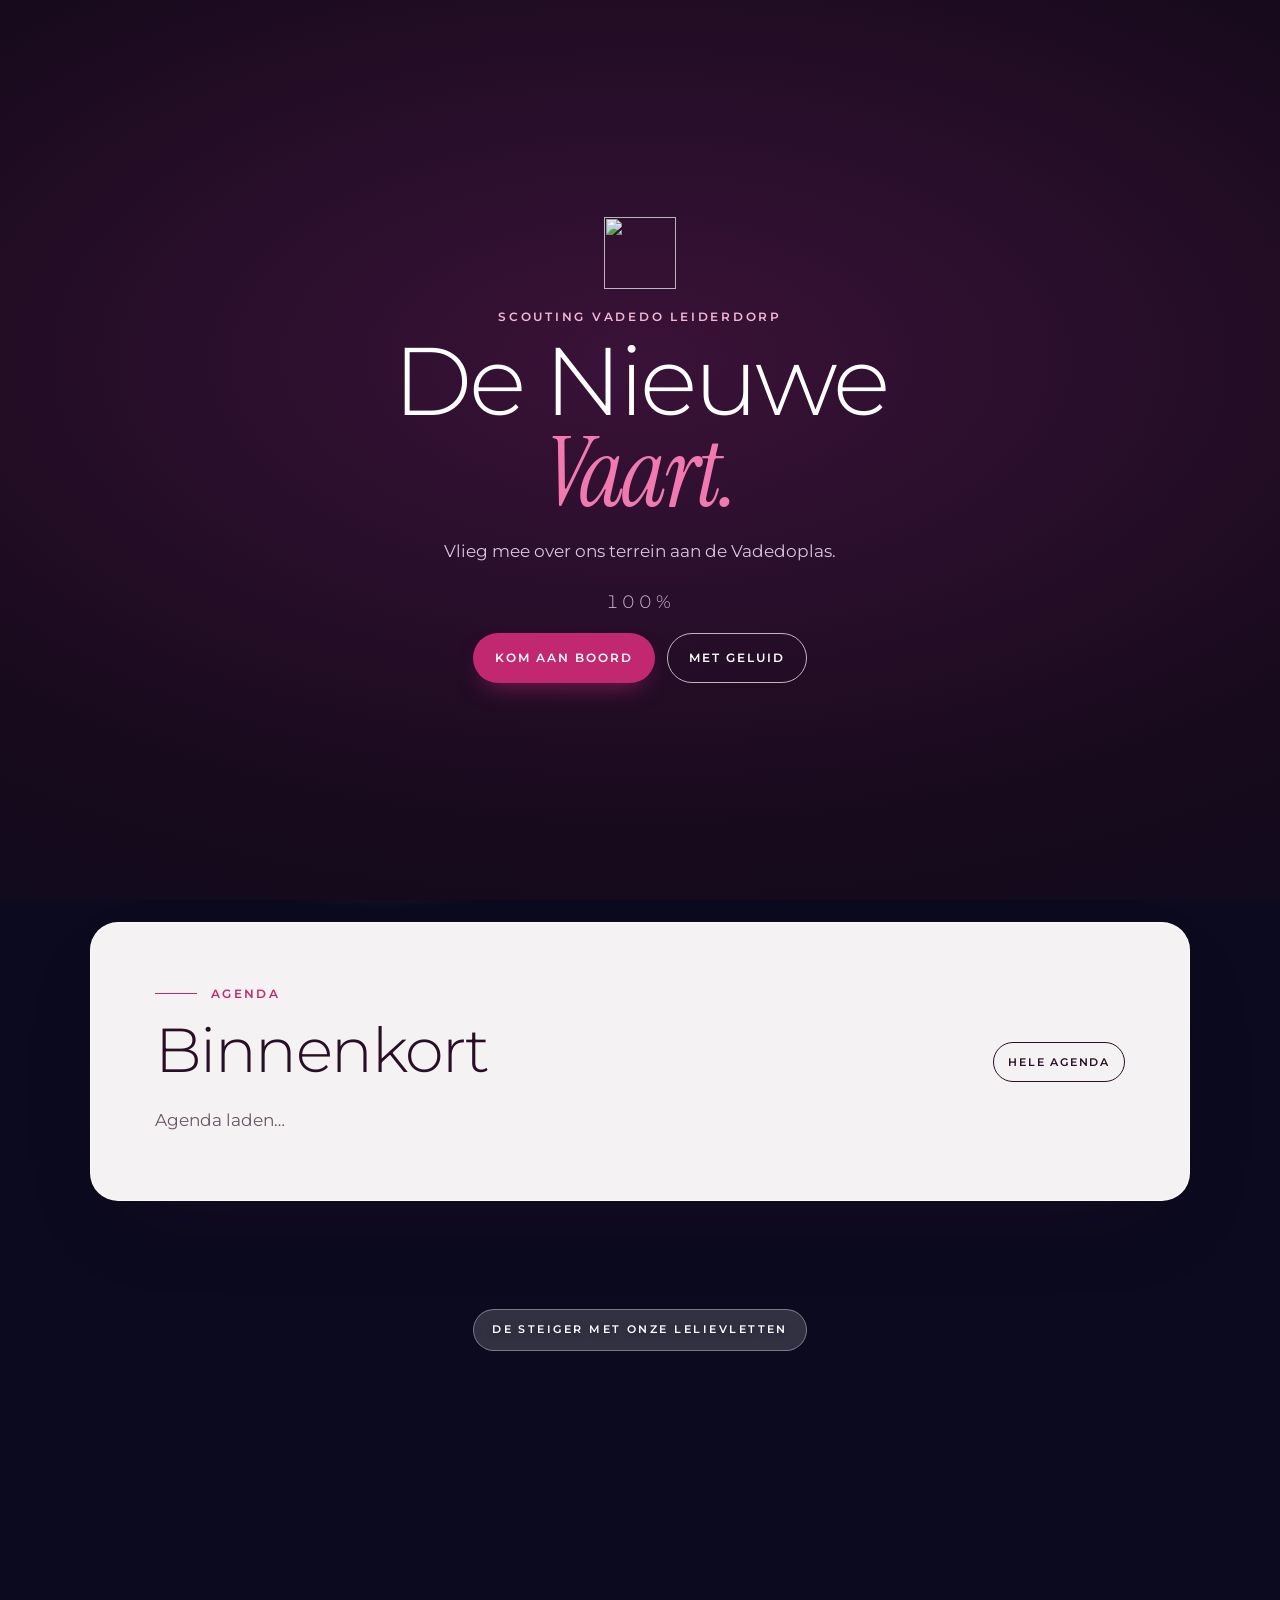
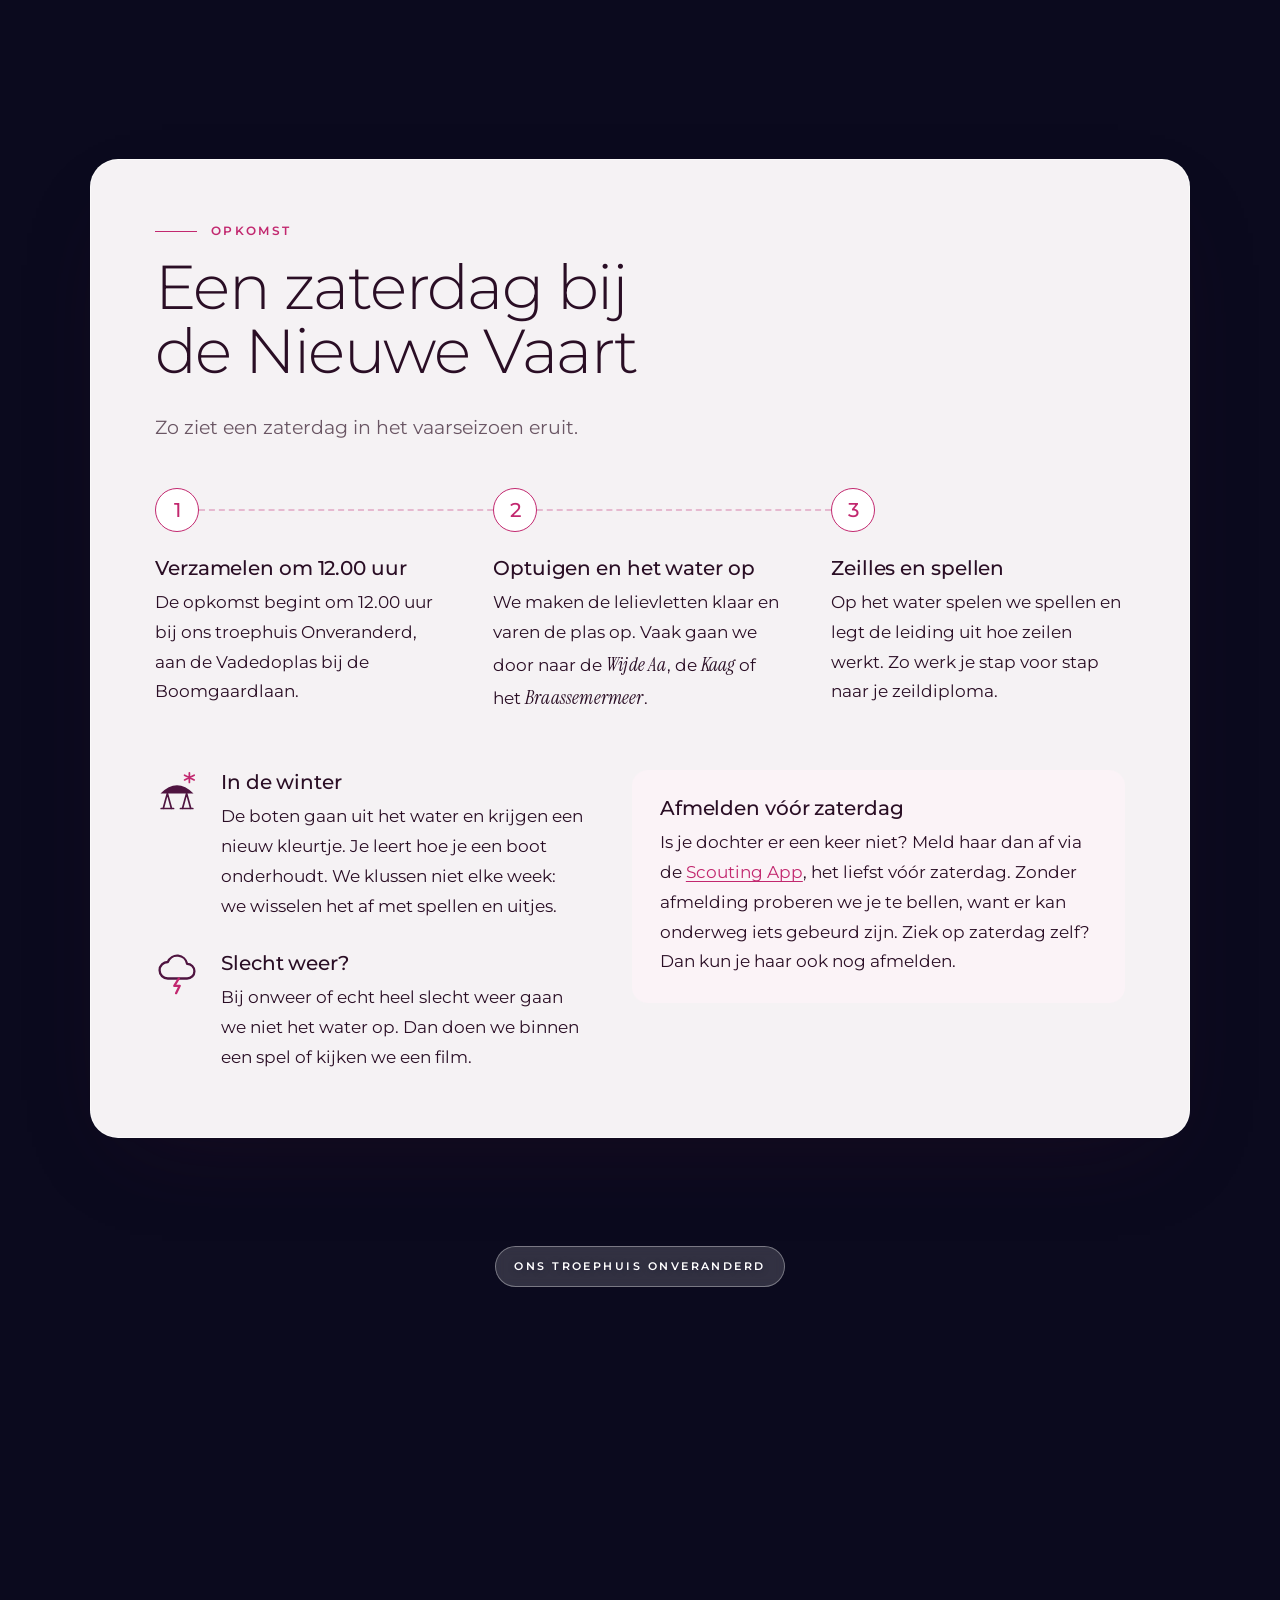
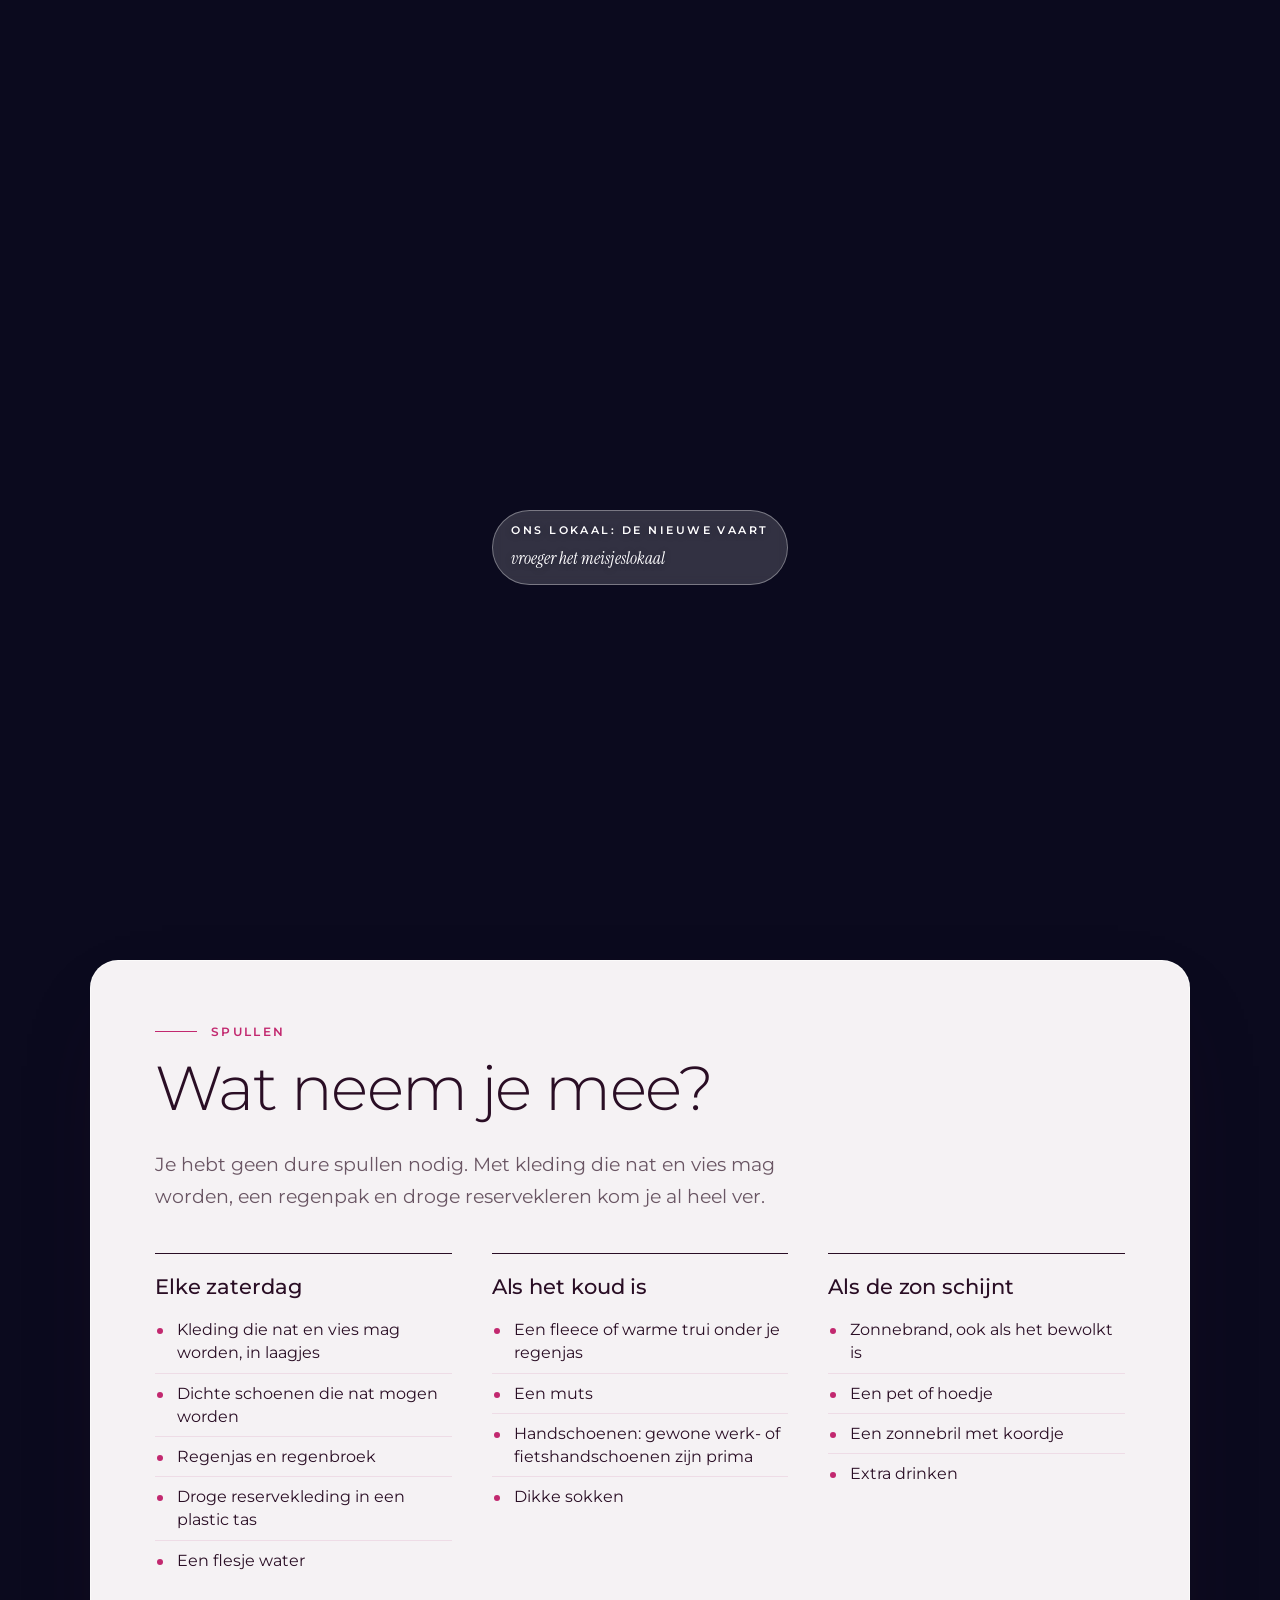
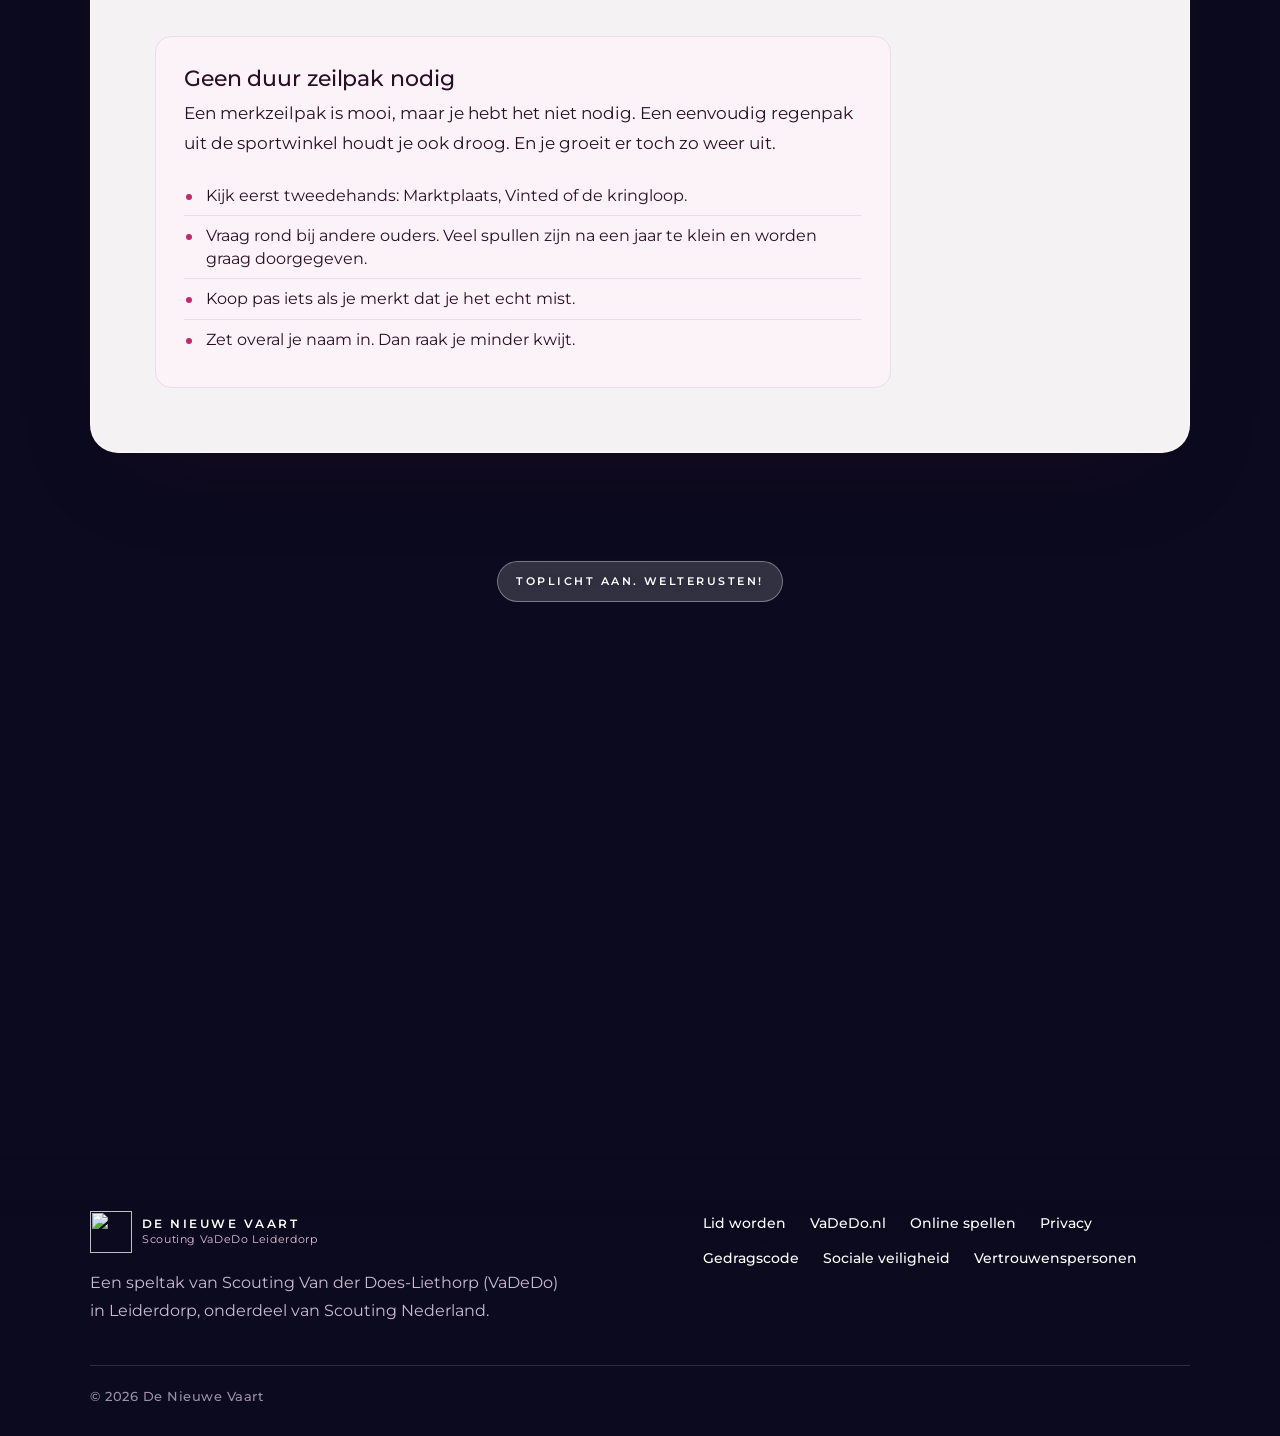
==== commit 92fcfb8b: "Homepage: 3D-vlucht over terrein Onveranderd Camera vliegt bij het scrollen over polder, plas, steig" ====
--- a/index.html
+++ b/index.html
@@ -16,7 +16,7 @@
 <link rel="icon" type="image/png" href="img/favicon-64.png">
 <link rel="apple-touch-icon" href="img/logo-192.png">
 <meta property="og:image" content="https://nieuwevaart.onrender.com/img/og.png">
-<script>document.documentElement.classList.add('js');try{if(localStorage.getItem('nieuwevaart-eenvoudig')==='1')document.documentElement.classList.add('eenvoudig')}catch(e){}</script>
+<script>document.documentElement.classList.add('js');(function(){try{var c=document.createElement('canvas');if((c.getContext('webgl2')||c.getContext('webgl'))&&!/[?&]plat=1/.test(location.search))document.documentElement.classList.add('wereld-3d')}catch(e){}})();try{if(localStorage.getItem('nieuwevaart-eenvoudig')==='1')document.documentElement.classList.add('eenvoudig')}catch(e){}</script>
 <link rel="stylesheet" href="style.css">
 <script type="application/ld+json">
 {
@@ -45,6 +45,20 @@
 <body class="thuis">
 <a class="skiplink" href="#inhoud">Naar de inhoud</a>
 <div class="decor" aria-hidden="true"><canvas id="decor" data-modus="scroll"></canvas></div>
+<div class="wereld" id="wereld" aria-hidden="true"></div>
+<div class="aanboord" role="dialog" aria-label="Welkom">
+  <div class="aanboord__binnen">
+    <img class="aanboord__logo" src="img/logo-wit-192.png" width="72" height="72" alt="">
+    <p class="aanboord__boven">Scouting VaDeDo Leiderdorp</p>
+    <p class="aanboord__titel">De Nieuwe <em>Vaart.</em></p>
+    <p class="aanboord__tekst">Vlieg mee over ons terrein aan de Vadedoplas.</p>
+    <p class="aanboord__pct" aria-hidden="true">0%</p>
+    <div class="aanboord__knoppen">
+      <button class="knop knop--das" type="button" data-aanboord="stil">Kom aan boord</button>
+      <button class="knop knop--licht-rand" type="button" data-aanboord="geluid">Met geluid</button>
+    </div>
+  </div>
+</div>
 
 <header class="kop" id="kop">
   <div class="wrap kop__inner">
@@ -77,7 +91,7 @@
 
 <main id="inhoud">
 
-  <section class="held" id="top" aria-labelledby="titel" data-hoofdstuk="Intro">
+  <section class="held" id="top" aria-labelledby="titel" data-hoofdstuk="Intro" data-camera="intro">
     <div class="wrap">
       <div class="held__tekst">
         <p class="pil"><span class="pil__stip" aria-hidden="true"></span>Elke zaterdag vanaf 12.00 uur</p>
@@ -94,7 +108,7 @@
     <p class="scrollhint" aria-hidden="true">Scroll om verder te varen</p>
   </section>
 
-  <section class="sectie binnenkort" id="binnenkort" aria-labelledby="binnenkort-titel" data-hoofdstuk="Binnenkort">
+  <section class="sectie binnenkort" id="binnenkort" aria-labelledby="binnenkort-titel" data-hoofdstuk="Binnenkort" data-camera="plas">
     <div class="wrap">
       <div class="blad">
       <p class="label">Agenda</p>
@@ -107,9 +121,9 @@
     </div>
   </section>
 
-  <div class="doorkijk" aria-hidden="true"><p>Eind van de middag</p></div>
-
-  <section class="sectie" id="zaterdag" aria-labelledby="zaterdag-titel" data-hoofdstuk="Zaterdag">
+  <div class="doorkijk" aria-hidden="true" data-camera="steiger"><p>De steiger met onze lelievletten</p></div>
+
+  <section class="sectie" id="zaterdag" aria-labelledby="zaterdag-titel" data-hoofdstuk="Zaterdag" data-camera="zaterdag">
     <div class="wrap">
       <div class="blad">
       <div class="kolom-tekst">
@@ -160,9 +174,11 @@
     </div>
   </section>
 
-  <div class="doorkijk" aria-hidden="true"><p>Zonsondergang boven de plas</p></div>
-
-  <section class="sectie" id="spullen" aria-labelledby="spullen-titel" data-hoofdstuk="Meenemen">
+  <div class="doorkijk" aria-hidden="true" data-camera="troephuis"><p>Ons troephuis Onveranderd</p></div>
+  <div class="doorkijk doorkijk--kort" aria-hidden="true" data-camera="dak"></div>
+  <div class="doorkijk" aria-hidden="true" data-camera="lokaal"><p>Ons lokaal: De Nieuwe Vaart <span>vroeger het meisjeslokaal</span></p></div>
+
+  <section class="sectie" id="spullen" aria-labelledby="spullen-titel" data-hoofdstuk="Meenemen" data-camera="uit">
     <div class="wrap">
       <div class="blad">
       <div class="kolom-tekst">
@@ -216,7 +232,7 @@
     </div>
   </section>
 
-  <div class="doorkijk doorkijk--laatste" aria-hidden="true"><p>Toplicht aan. Welterusten!</p></div>
+  <div class="doorkijk doorkijk--laatste" aria-hidden="true" data-camera="nacht"><p>Toplicht aan. Welterusten!</p></div>
 
 </main>
 
@@ -246,6 +262,7 @@
 
 <script src="script.js"></script>
 <script src="scene.js"></script>
+<script type="module" src="wereld.js" onerror="document.documentElement.classList.remove('wereld-3d');var s=document.createElement('script');s.src='scene.js?2d';document.body.appendChild(s)"></script>
 <script src="agenda-instellingen.js"></script>
 <script src="agenda-ics.js"></script>
 <script src="agenda.js"></script>
--- a/style.css
+++ b/style.css
@@ -723,3 +723,38 @@
   body:not(.thuis) main{padding-top:0}
   .blad,body:not(.thuis) main>section{box-shadow:none;background:#fff!important;border:0;padding:0}
 }
+
+/* =====================================================================
+   3D-WERELD (homepage, wereld.js)
+   ===================================================================== */
+.wereld{display:none;position:fixed;inset:0;z-index:0}
+.wereld canvas{display:block;width:100%!important;height:100%!important}
+html.wereld-3d .wereld{display:block}
+html.wereld-3d .decor{display:none}
+html.eenvoudig .wereld,html.eenvoudig .wereld-knoppen,html.eenvoudig .aanboord,html.eenvoudig .wereld-label{display:none!important}
+.doorkijk--kort{height:34vh;height:34svh;padding:0}
+.doorkijk p span{display:block;margin-top:4px;font-family:var(--serif);font-style:italic;font-weight:400;font-size:1.05rem;letter-spacing:0;text-transform:none}
+.wereld-label{position:fixed;left:0;top:0;z-index:60;padding:8px 14px;border-radius:999px;background:var(--das);color:#fff;font:600 .7rem/1 var(--kop);letter-spacing:.14em;text-transform:uppercase;pointer-events:none;box-shadow:0 10px 24px -10px rgba(42,14,37,.6)}
+.wereld-knoppen{display:none;position:fixed;left:20px;bottom:20px;z-index:40;gap:8px}
+html.wereld-3d .wereld-knoppen{display:flex}
+.wereld-knop{min-height:40px;padding:0 16px;border:1px solid rgba(255,255,255,.55);border-radius:999px;background:rgba(20,12,30,.35);-webkit-backdrop-filter:blur(8px);backdrop-filter:blur(8px);color:#fff;font:600 .68rem/1 var(--kop);letter-spacing:.16em;text-transform:uppercase;cursor:pointer}
+.wereld-knop:hover{background:rgba(20,12,30,.6)}
+.wereld-knop[aria-pressed="true"]{background:var(--das);border-color:var(--das)}
+/* Startscherm */
+.aanboord{display:none}
+html.wereld-3d .aanboord{display:grid;position:fixed;inset:0;z-index:80;place-items:center;padding:24px;background:radial-gradient(120% 90% at 50% 40%,#3A1238 0%,#170A1C 60%,#0B0A1E 100%);color:#fff;text-align:center;transition:opacity .8s ease,visibility .8s}
+.aanboord.is-weg{opacity:0;visibility:hidden}
+.aanboord__binnen{display:grid;justify-items:center;max-width:34rem}
+.aanboord__logo{width:72px;height:72px;margin-bottom:22px;opacity:.95}
+.aanboord__boven{margin:0 0 10px;font:600 .72rem/1.2 var(--kop);letter-spacing:.24em;text-transform:uppercase;color:#F2B8D5}
+.aanboord__titel{margin:0;font-family:var(--kop);font-weight:300;font-size:clamp(3rem,2rem + 6vw,6rem);line-height:.95;letter-spacing:-.035em}
+.aanboord__titel em{font-family:var(--serif);font-style:italic;font-weight:400;color:#F07AB0}
+.aanboord__tekst{margin:18px 0 0;color:#D9C6D9}
+.aanboord__pct{margin:26px 0 0;font:300 1.1rem/1 var(--kop);letter-spacing:.2em;color:#CDB5CC;font-variant-numeric:tabular-nums}
+.aanboord__knoppen{display:flex;flex-wrap:wrap;justify-content:center;gap:12px;margin-top:22px;opacity:0;transform:translateY(8px);transition:opacity .5s,transform .5s;pointer-events:none}
+.aanboord.is-klaar .aanboord__knoppen{opacity:1;transform:none;pointer-events:auto}
+.aanboord.is-klaar .aanboord__pct{opacity:.4}
+.knop--licht-rand{background:transparent;border-color:rgba(255,255,255,.7);color:#fff}
+.knop--licht-rand:hover{background:#fff;color:var(--blouw)}
+@media (max-width:600px){.wereld-knoppen{left:auto;right:12px;top:76px;bottom:auto;gap:6px}.wereld-knop{min-height:30px;padding:0 10px;font-size:.6rem}}
+@media print{.wereld,.wereld-knoppen,.aanboord,.wereld-label{display:none!important}}
